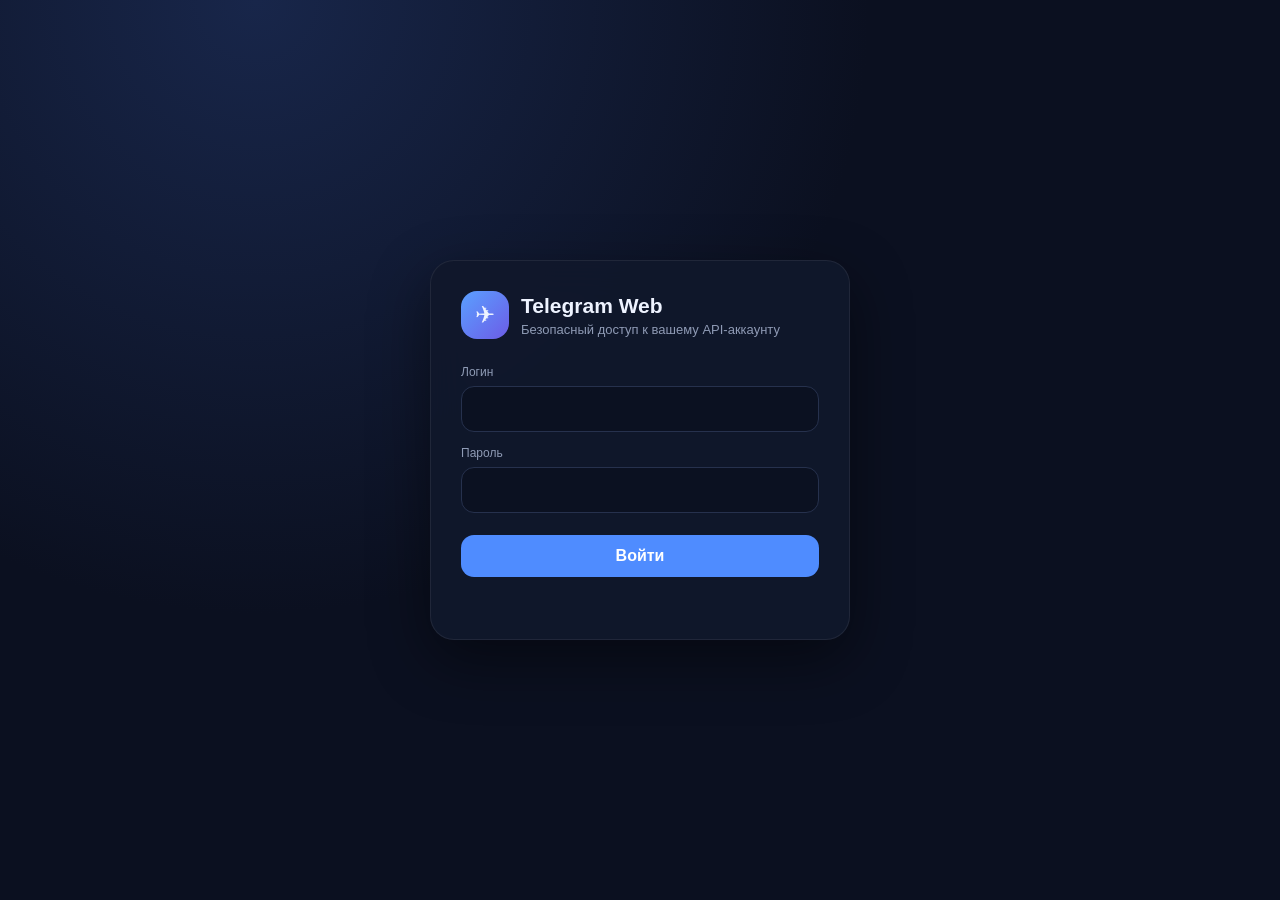
==== web/index.html @ 95856c58 "Update index.html" ====
<!doctype html>
<html lang="ru">
<head>
<meta charset="utf-8">
<meta name="viewport" content="width=device-width,initial-scale=1,viewport-fit=cover">
<title>Telegram Web</title>
<link rel="icon" type="image/png" href="https://wiki.projectbw.ru/images/hero.png">
<link rel="apple-touch-icon" href="https://wiki.projectbw.ru/images/hero.png">
<style>
:root{--bg:#0b1020;--panel:#11182b;--panel2:#17213a;--line:#26314d;--text:#eef3ff;--muted:#8f9bb5;--accent:#4f8cff;--danger:#ef5b6b;--bubble:#18233b;--shadow:0 20px 60px #0007}
*{box-sizing:border-box}html,body{margin:0;height:100%;background:radial-gradient(circle at 20% 0,#18264a 0,#0b1020 45%);color:var(--text);font-family:Inter,-apple-system,BlinkMacSystemFont,"Segoe UI",sans-serif}button,input,textarea{font:inherit}button{cursor:pointer}.hidden{display:none!important}
.login{height:100%;display:grid;place-items:center;padding:20px}.card{width:min(420px,100%);background:#11182bee;border:1px solid #ffffff12;border-radius:24px;padding:30px;box-shadow:var(--shadow);backdrop-filter:blur(18px)}.brand{display:flex;align-items:center;gap:12px;margin-bottom:26px}.brand-icon{width:48px;height:48px;border-radius:16px;display:grid;place-items:center;background:linear-gradient(135deg,#5aa0ff,#6c5ce7);font-size:24px}.brand h1{font-size:21px;margin:0}.brand p{margin:4px 0 0;color:var(--muted);font-size:13px}.field{margin:14px 0}.field label{display:block;color:var(--muted);font-size:12px;margin-bottom:7px}.field input{width:100%;background:#0b1121;border:1px solid var(--line);color:var(--text);border-radius:13px;padding:13px 14px;outline:0}.field input:focus{border-color:var(--accent)}.btn{border:0;border-radius:13px;padding:12px 16px;color:#fff;background:var(--accent);font-weight:700}.btn:hover{filter:brightness(1.08)}.btn:disabled{opacity:.5;cursor:not-allowed}.btn.full{width:100%;margin-top:8px}.status{min-height:20px;text-align:center;color:var(--muted);font-size:13px;margin-top:12px}.status.error{color:var(--danger)}
#app{height:100%;display:grid;grid-template-columns:330px minmax(0,1fr);overflow:hidden}.sidebar{background:#0e1629e8;border-right:1px solid var(--line);display:flex;flex-direction:column;min-width:0;min-height:0;overflow:hidden}.side-head{padding:18px;border-bottom:1px solid var(--line);flex:none}.profile{display:flex;align-items:center;gap:12px;min-width:0}.avatar{width:46px;height:46px;border-radius:50%;background:linear-gradient(135deg,#4f8cff,#7b61ff);display:grid;place-items:center;font-weight:800;overflow:hidden;flex:none}.avatar img{width:100%;height:100%;object-fit:cover}.profile-name{font-weight:800;white-space:nowrap;overflow:hidden;text-overflow:ellipsis}.profile-status{font-size:12px;color:#5ee69b;margin-top:3px;white-space:nowrap;overflow:hidden;text-overflow:ellipsis}.side-tools{padding:12px;border-bottom:1px solid var(--line);flex:none}.search{width:100%;padding:11px 13px;border-radius:12px;border:1px solid var(--line);background:#0a1120;color:var(--text);outline:0}.dialogs{flex:1;min-height:0;overflow-y:auto;overflow-x:hidden;padding:6px;overscroll-behavior:contain}.dialog{display:flex;align-items:center;gap:11px;padding:10px;border-radius:14px;margin:2px 0;cursor:pointer;min-width:0}.dialog:hover{background:#ffffff08}.dialog.active{background:#1b2c4d}.dialog .avatar{width:42px;height:42px;font-size:14px}.dialog-main{min-width:0;flex:1}.dialog-name{font-weight:700;white-space:nowrap;overflow:hidden;text-overflow:ellipsis}.dialog-sub{font-size:12px;color:var(--muted);margin-top:3px;white-space:nowrap;overflow:hidden;text-overflow:ellipsis}.badge{background:var(--accent);border-radius:20px;padding:3px 7px;font-size:10px;font-weight:800;flex:none}.side-foot{padding:12px;border-top:1px solid var(--line);flex:none}.btn.outline{background:transparent;border:1px solid var(--line);width:100%}
.main{min-width:0;min-height:0;display:flex;flex-direction:column;background:linear-gradient(180deg,#0f172a,#0b1020);overflow:hidden}.chat-head{height:72px;min-height:72px;border-bottom:1px solid var(--line);display:flex;align-items:center;gap:12px;padding:0 20px}.chat-head .avatar{width:42px;height:42px}.chat-name{font-weight:800}.chat-meta{font-size:12px;color:var(--muted);margin-top:3px}.messages{flex:1;min-height:0;overflow-y:auto;overflow-x:hidden;padding:22px clamp(14px,5vw,70px);display:flex;flex-direction:column;gap:9px;overscroll-behavior:contain}.empty{margin:auto;text-align:center;color:var(--muted)}.error-box{margin:auto;max-width:520px;text-align:center;color:var(--danger);padding:24px}.bubble{max-width:min(720px,78%);padding:9px 12px;border-radius:16px;background:var(--bubble);align-self:flex-start;border:1px solid #ffffff06}.bubble.out{align-self:flex-end;background:linear-gradient(135deg,#2867d6,#3b7bea);border:0}.bubble-text{white-space:pre-wrap;word-break:break-word;font-size:14px;line-height:1.45}.time{font-size:10px;color:#aebbd6;margin-top:5px;text-align:right}.out .time{color:#d6e4ff}.media{margin-top:7px;border-radius:12px;overflow:hidden}.media img,.media video{display:block;max-width:100%;max-height:420px}.media-file{display:flex;align-items:center;gap:10px;padding:10px;background:#0003;color:#fff;text-decoration:none}.composer{border-top:1px solid var(--line);padding:12px 18px;display:flex;gap:9px;align-items:flex-end;background:#0c1425e8;flex:none}.composer textarea{flex:1;resize:none;min-height:44px;max-height:140px;border-radius:14px;border:1px solid var(--line);background:#0a1120;color:var(--text);padding:12px;outline:0}.attach{width:44px;height:44px;border:1px solid var(--line);background:#121b30;color:#cbd6ef;border-radius:13px;font-size:20px}.send{height:44px}.file-preview{padding:7px 18px 0;color:var(--muted);font-size:12px}.loading{opacity:.55}
@media(max-width:760px){#app{grid-template-columns:1fr}.sidebar{display:flex}.main{display:none}#app.chat-open .sidebar{display:none}#app.chat-open .main{display:flex}.messages{padding:15px}.bubble{max-width:88%}.chat-head{padding:0 12px}}
</style>
</head>
<body>
<div id="login" class="login"><div class="card"><div class="brand"><div class="brand-icon">✈</div><div><h1>Telegram Web</h1><p>Безопасный доступ к вашему API-аккаунту</p></div></div><div class="field"><label>Логин</label><input id="user" autocomplete="username"></div><div class="field"><label>Пароль</label><input id="pass" type="password" autocomplete="current-password"></div><button class="btn full" onclick="login()">Войти</button><div id="loginStatus" class="status"></div></div></div>
<div id="app" class="hidden">
<aside class="sidebar">
<div class="side-head"><div class="profile"><div id="meAvatar" class="avatar">?</div><div style="min-width:0"><div id="meName" class="profile-name">Проверка аккаунта…</div><div id="meStatus" class="profile-status">Подключение</div></div></div></div>
<div class="side-tools"><input id="search" class="search" placeholder="Поиск чатов…" oninput="filterDialogs()"></div>
<div id="dialogs" class="dialogs"></div>
<div class="side-foot"><button class="btn outline" onclick="logout()">Выйти</button></div>
</aside>
<main class="main">
<header class="chat-head"><div id="chatAvatar" class="avatar">?</div><div style="min-width:0"><div id="chatName" class="chat-name">Выберите чат</div><div id="chatMeta" class="chat-meta">Ваши Telegram диалоги</div></div></header>
<section id="messages" class="messages"><div class="empty">Выберите диалог слева</div></section>
<div id="filePreview" class="file-preview hidden"></div>
<footer class="composer"><input id="file" type="file" hidden onchange="fileSelected()"><button class="attach" onclick="document.getElementById('file').click()" title="Вложение">＋</button><textarea id="text" rows="1" placeholder="Сообщение…" onkeydown="key(event)"></textarea><button id="send" class="btn send" onclick="send()">➤</button></footer>
</main>
</div>
<script>
let TOKEN=localStorage.getItem('tw_token')||'';
let dialogs=[];
let peer=null;
let poll=null;
let selectedFile=null;
const base=location.origin;

async function api(path,opt={}){
    const h={...(opt.headers||{})};
    if(!(opt.body instanceof FormData))h['Content-Type']='application/json';
    if(TOKEN)h.Authorization='Bearer '+TOKEN;
    const r=await fetch(base+'/api/telegramweb'+path,{...opt,headers:h});
    if(r.status===401){logout();throw Error('Сессия недействительна');}
    if(!r.ok){let x='HTTP '+r.status;try{const j=await r.json();x=j.detail||j.error||x}catch{}throw Error(x)}
    const type=r.headers.get('content-type')||'';
    return type.includes('json')?await r.json():r;
}

function setStatus(t,e=false){const x=document.getElementById('loginStatus');x.textContent=t;x.className='status'+(e?' error':'')}

async function login(){
    const username=document.getElementById('user').value.trim();
    const password=document.getElementById('pass').value;
    if(!username||!password)return setStatus('Введите логин и пароль',true);
    setStatus('Вход…');
    try{
        const r=await fetch(base+'/api/telegramweb/auth/login',{method:'POST',headers:{'Content-Type':'application/json'},body:JSON.stringify({username,password})});
        const d=await r.json();
        if(!r.ok)throw Error(d.detail||'Ошибка авторизации');
        TOKEN=d.token;localStorage.setItem('tw_token',TOKEN);await start();
    }catch(e){setStatus(e.message,true)}
}

async function start(){
    document.getElementById('login').classList.add('hidden');
    document.getElementById('app').classList.remove('hidden');
    document.getElementById('meStatus').textContent='Проверка Telegram аккаунта…';
    try{
        const s=await api('/tg/status');
        if(!s.authorized)throw Error('Telegram аккаунт не авторизован на API');
        setMe(s.user);
        await loadDialogs();
    }catch(e){
        document.getElementById('meStatus').textContent=e.message;
        document.getElementById('meStatus').style.color='var(--danger)';
    }
}

function setMe(u){
    if(!u)return;
    document.getElementById('meName').textContent=((u.first_name||'')+' '+(u.last_name||'')).trim()||u.username||'Telegram';
    document.getElementById('meStatus').textContent=u.username?'@'+u.username+' • авторизован':'Telegram • авторизован';
    setAvatar('meAvatar','me');
}

async function setAvatar(id,p){
    const el=document.getElementById(id);if(!el)return;
    try{
        const r=await api('/avatar/'+encodeURIComponent(p));
        const b=await r.blob();
        const url=URL.createObjectURL(b);
        el.innerHTML='<img src="'+url+'" alt="">';
    }catch{}
}

async function loadDialogs(){
    const box=document.getElementById('dialogs');
    box.innerHTML='<div class="empty" style="padding:25px">Загрузка диалогов…</div>';
    try{
        dialogs=await api('/dialogs?limit=100');
        if(!Array.isArray(dialogs))throw Error('API вернул неверный список диалогов');
        renderDialogs();
    }catch(e){
        box.innerHTML='<div class="error-box">Не удалось загрузить диалоги<br><small>'+esc(e.message)+'</small><br><button class="btn" style="margin-top:14px" onclick="loadDialogs()">Повторить</button></div>';
        console.error('dialogs error',e);
    }
}

function renderDialogs(){
    const q=document.getElementById('search').value.trim().toLowerCase();
    const box=document.getElementById('dialogs');box.innerHTML='';
    const filtered=dialogs.filter(d=>(d.name||'').toLowerCase().includes(q)||(d.username||'').toLowerCase().includes(q));
    if(!filtered.length){box.innerHTML='<div class="empty" style="padding:25px">Нет диалогов</div>';return;}
    filtered.forEach(d=>{
        const el=document.createElement('div');
        el.className='dialog'+(String(d.id)===String(peer)?' active':'');
        const avId='av-'+String(d.id).replace(/[^a-zA-Z0-9_-]/g,'_');
        el.innerHTML='<div id="'+avId+'" class="avatar">'+esc((d.name||'?')[0].toUpperCase())+'</div><div class="dialog-main"><div class="dialog-name">'+esc(d.name||d.username||d.id)+'</div><div class="dialog-sub">'+esc(d.username?'@'+d.username:d.type||'Telegram')+'</div></div>'+(d.unread?'<span class="badge">'+d.unread+'</span>':'');
        el.onclick=()=>openChat(d);
        box.appendChild(el);
        setAvatar(avId,String(d.id));
    });
}

function filterDialogs(){renderDialogs()}

async function openChat(d){
    peer=d.username||String(d.id);
    document.getElementById('app').classList.add('chat-open');
    document.getElementById('chatName').textContent=d.name||d.username||d.id;
    document.getElementById('chatMeta').textContent=d.username?'@'+d.username:d.type||'Telegram';
    setAvatar('chatAvatar',String(d.id));
    renderDialogs();
    if(poll)clearInterval(poll);
    document.getElementById('messages').innerHTML='<div class="empty">Загрузка сообщений…</div>';
    await loadMessages();
    poll=setInterval(loadMessages,4000);
}

async function loadMessages(){
    if(!peer)return;
    try{
        const ms=await api('/media-messages?peer='+encodeURIComponent(peer)+'&limit=80');
        const box=document.getElementById('messages');
        if(!Array.isArray(ms))throw Error('API вернул неверный формат сообщений');
        box.innerHTML='';
        if(!ms.length){box.innerHTML='<div class="empty">Нет сообщений</div>';return;}
        for(const m of ms.slice().reverse())await renderMessage(box,m);
        box.scrollTop=box.scrollHeight;
    }catch(e){
        document.getElementById('messages').innerHTML='<div class="error-box">Не удалось загрузить диалог<br><small>'+esc(e.message)+'</small><br><button class="btn" style="margin-top:14px" onclick="loadMessages()">Повторить</button></div>';
        console.error('messages error',e);
    }
}

async function renderMessage(box,m){
    const el=document.createElement('div');
    el.className='bubble '+(m.out?'out':'');
    let h='';
    if(m.media){
        if(m.media.type==='photo'||m.media.type==='video')h+='<div class="media" id="media-'+m.id+'">Загрузка вложения…</div>';
        else h+='<div class="media"><a class="media-file" href="#" onclick="downloadMedia('+m.id+');return false">📎 '+esc(m.media.file_name||m.media.type)+'</a></div>';
    }
    if(m.text)h+='<div class="bubble-text">'+esc(m.text)+'</div>';
    const tm=m.date?new Date(m.date).toLocaleTimeString('ru-RU',{hour:'2-digit',minute:'2-digit'}):'';
    h+='<div class="time">'+tm+'</div>';
    el.innerHTML=h;box.appendChild(el);
    if(m.media&&(m.media.type==='photo'||m.media.type==='video'))loadInlineMedia(m.id,m.media.type);
}

async function loadInlineMedia(id,type){
    const host=document.getElementById('media-'+id);if(!host)return;
    try{const r=await api('/media/'+encodeURIComponent(peer)+'/'+id);const b=await r.blob();const u=URL.createObjectURL(b);host.innerHTML=type==='video'?'<video controls src="'+u+'"></video>':'<img src="'+u+'" alt="">'}catch{host.textContent='Не удалось загрузить вложение'}
}

async function downloadMedia(id){
    try{const r=await api('/media/'+encodeURIComponent(peer)+'/'+id);const b=await r.blob();const a=document.createElement('a');a.href=URL.createObjectURL(b);a.download='telegram-media-'+id;a.click()}catch(e){alert(e.message)}
}

function fileSelected(){
    selectedFile=document.getElementById('file').files[0]||null;
    const p=document.getElementById('filePreview');
    if(selectedFile){p.textContent='📎 '+selectedFile.name;p.classList.remove('hidden')}else p.classList.add('hidden');
}

async function send(){
    if(!peer)return;
    const text=document.getElementById('text').value.trim();
    if(!text&&!selectedFile)return;
    try{
        document.getElementById('send').disabled=true;
        if(selectedFile){
            const f=new FormData();f.append('dialog_id',peer);f.append('file',selectedFile);if(text)f.append('caption',text);await api('/send_file',{method:'POST',body:f});
        }else{
            await api('/send-text',{method:'POST',body:JSON.stringify({peer,text})});
        }
        document.getElementById('text').value='';document.getElementById('file').value='';selectedFile=null;document.getElementById('filePreview').classList.add('hidden');await loadMessages();
    }catch(e){alert('Ошибка отправки: '+e.message)}
    finally{document.getElementById('send').disabled=false;document.getElementById('text').focus()}
}

function key(e){if(e.key==='Enter'&&!e.shiftKey){e.preventDefault();send()}}
function esc(s){return String(s??'').replace(/[&<>"']/g,c=>({'&':'&amp;','<':'&lt;','>':'&gt;','"':'&quot;',"'":'&#039;'}[c]))}
function logout(){if(poll)clearInterval(poll);TOKEN='';peer=null;localStorage.removeItem('tw_token');location.reload()}
document.getElementById('pass').addEventListener('keydown',e=>{if(e.key==='Enter')login()});
if(TOKEN)start();
</script>
</body>
</html>
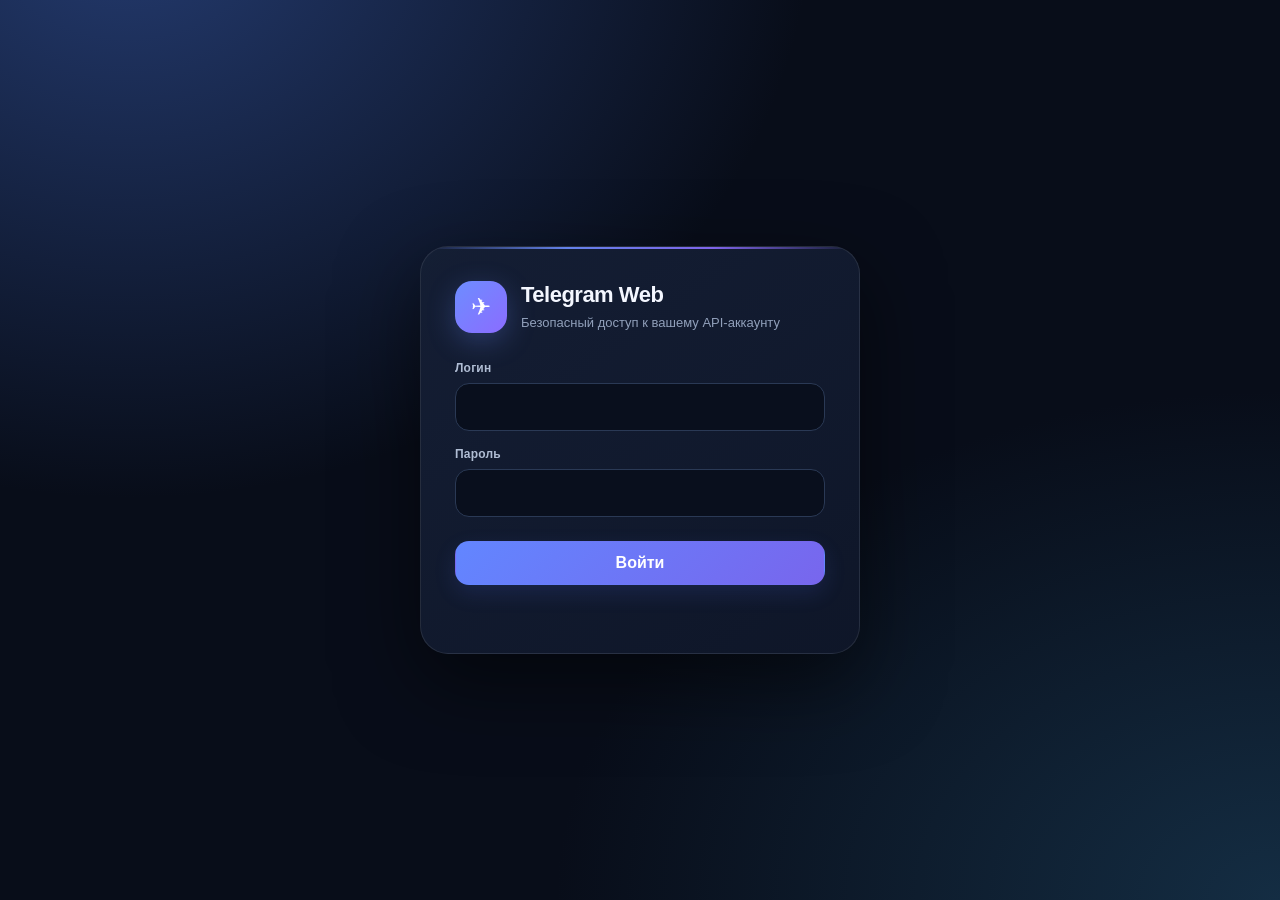
==== commit cd261a50: "Redesign Telegram Web UI with modern responsive styling" ====
--- a/web/index.html
+++ b/web/index.html
@@ -7,22 +7,54 @@
 <link rel="icon" type="image/png" href="https://wiki.projectbw.ru/images/hero.png">
 <link rel="apple-touch-icon" href="https://wiki.projectbw.ru/images/hero.png">
 <style>
-:root{--bg:#0b1020;--panel:#11182b;--panel2:#17213a;--line:#26314d;--text:#eef3ff;--muted:#8f9bb5;--accent:#4f8cff;--danger:#ef5b6b;--bubble:#18233b;--shadow:0 20px 60px #0007}
-*{box-sizing:border-box}html,body{margin:0;height:100%;background:radial-gradient(circle at 20% 0,#18264a 0,#0b1020 45%);color:var(--text);font-family:Inter,-apple-system,BlinkMacSystemFont,"Segoe UI",sans-serif}button,input,textarea{font:inherit}button{cursor:pointer}.hidden{display:none!important}
-.login{height:100%;display:grid;place-items:center;padding:20px}.card{width:min(420px,100%);background:#11182bee;border:1px solid #ffffff12;border-radius:24px;padding:30px;box-shadow:var(--shadow);backdrop-filter:blur(18px)}.brand{display:flex;align-items:center;gap:12px;margin-bottom:26px}.brand-icon{width:48px;height:48px;border-radius:16px;display:grid;place-items:center;background:linear-gradient(135deg,#5aa0ff,#6c5ce7);font-size:24px}.brand h1{font-size:21px;margin:0}.brand p{margin:4px 0 0;color:var(--muted);font-size:13px}.field{margin:14px 0}.field label{display:block;color:var(--muted);font-size:12px;margin-bottom:7px}.field input{width:100%;background:#0b1121;border:1px solid var(--line);color:var(--text);border-radius:13px;padding:13px 14px;outline:0}.field input:focus{border-color:var(--accent)}.btn{border:0;border-radius:13px;padding:12px 16px;color:#fff;background:var(--accent);font-weight:700}.btn:hover{filter:brightness(1.08)}.btn:disabled{opacity:.5;cursor:not-allowed}.btn.full{width:100%;margin-top:8px}.status{min-height:20px;text-align:center;color:var(--muted);font-size:13px;margin-top:12px}.status.error{color:var(--danger)}
-#app{height:100%;display:grid;grid-template-columns:330px minmax(0,1fr);overflow:hidden}.sidebar{background:#0e1629e8;border-right:1px solid var(--line);display:flex;flex-direction:column;min-width:0;min-height:0;overflow:hidden}.side-head{padding:18px;border-bottom:1px solid var(--line);flex:none}.profile{display:flex;align-items:center;gap:12px;min-width:0}.avatar{width:46px;height:46px;border-radius:50%;background:linear-gradient(135deg,#4f8cff,#7b61ff);display:grid;place-items:center;font-weight:800;overflow:hidden;flex:none}.avatar img{width:100%;height:100%;object-fit:cover}.profile-name{font-weight:800;white-space:nowrap;overflow:hidden;text-overflow:ellipsis}.profile-status{font-size:12px;color:#5ee69b;margin-top:3px;white-space:nowrap;overflow:hidden;text-overflow:ellipsis}.side-tools{padding:12px;border-bottom:1px solid var(--line);flex:none}.search{width:100%;padding:11px 13px;border-radius:12px;border:1px solid var(--line);background:#0a1120;color:var(--text);outline:0}.dialogs{flex:1;min-height:0;overflow-y:auto;overflow-x:hidden;padding:6px;overscroll-behavior:contain}.dialog{display:flex;align-items:center;gap:11px;padding:10px;border-radius:14px;margin:2px 0;cursor:pointer;min-width:0}.dialog:hover{background:#ffffff08}.dialog.active{background:#1b2c4d}.dialog .avatar{width:42px;height:42px;font-size:14px}.dialog-main{min-width:0;flex:1}.dialog-name{font-weight:700;white-space:nowrap;overflow:hidden;text-overflow:ellipsis}.dialog-sub{font-size:12px;color:var(--muted);margin-top:3px;white-space:nowrap;overflow:hidden;text-overflow:ellipsis}.badge{background:var(--accent);border-radius:20px;padding:3px 7px;font-size:10px;font-weight:800;flex:none}.side-foot{padding:12px;border-top:1px solid var(--line);flex:none}.btn.outline{background:transparent;border:1px solid var(--line);width:100%}
-.main{min-width:0;min-height:0;display:flex;flex-direction:column;background:linear-gradient(180deg,#0f172a,#0b1020);overflow:hidden}.chat-head{height:72px;min-height:72px;border-bottom:1px solid var(--line);display:flex;align-items:center;gap:12px;padding:0 20px}.chat-head .avatar{width:42px;height:42px}.chat-name{font-weight:800}.chat-meta{font-size:12px;color:var(--muted);margin-top:3px}.messages{flex:1;min-height:0;overflow-y:auto;overflow-x:hidden;padding:22px clamp(14px,5vw,70px);display:flex;flex-direction:column;gap:9px;overscroll-behavior:contain}.empty{margin:auto;text-align:center;color:var(--muted)}.error-box{margin:auto;max-width:520px;text-align:center;color:var(--danger);padding:24px}.bubble{max-width:min(720px,78%);padding:9px 12px;border-radius:16px;background:var(--bubble);align-self:flex-start;border:1px solid #ffffff06}.bubble.out{align-self:flex-end;background:linear-gradient(135deg,#2867d6,#3b7bea);border:0}.bubble-text{white-space:pre-wrap;word-break:break-word;font-size:14px;line-height:1.45}.time{font-size:10px;color:#aebbd6;margin-top:5px;text-align:right}.out .time{color:#d6e4ff}.media{margin-top:7px;border-radius:12px;overflow:hidden}.media img,.media video{display:block;max-width:100%;max-height:420px}.media-file{display:flex;align-items:center;gap:10px;padding:10px;background:#0003;color:#fff;text-decoration:none}.composer{border-top:1px solid var(--line);padding:12px 18px;display:flex;gap:9px;align-items:flex-end;background:#0c1425e8;flex:none}.composer textarea{flex:1;resize:none;min-height:44px;max-height:140px;border-radius:14px;border:1px solid var(--line);background:#0a1120;color:var(--text);padding:12px;outline:0}.attach{width:44px;height:44px;border:1px solid var(--line);background:#121b30;color:#cbd6ef;border-radius:13px;font-size:20px}.send{height:44px}.file-preview{padding:7px 18px 0;color:var(--muted);font-size:12px}.loading{opacity:.55}
-@media(max-width:760px){#app{grid-template-columns:1fr}.sidebar{display:flex}.main{display:none}#app.chat-open .sidebar{display:none}#app.chat-open .main{display:flex}.messages{padding:15px}.bubble{max-width:88%}.chat-head{padding:0 12px}}
+:root{
+ --bg:#080d19;--panel:#10182a;--panel2:#17233a;--line:#263651;--text:#f4f7ff;--muted:#91a0bb;
+ --accent:#6d8dff;--accent2:#8b6cff;--danger:#ff687d;--bubble:#1a2740;--green:#55e6a5;
+ --shadow:0 28px 80px #0008;--radius:22px
+}
+*{box-sizing:border-box}
+html,body{margin:0;height:100%;background:radial-gradient(ellipse at 10% -10%,#243b70 0,transparent 42%),radial-gradient(ellipse at 100% 100%,#142d43 0,transparent 40%),var(--bg);color:var(--text);font-family:Inter,-apple-system,BlinkMacSystemFont,"Segoe UI",sans-serif}
+button,input,textarea{font:inherit}button{cursor:pointer;transition:background .18s,border-color .18s,transform .18s,filter .18s}button:active{transform:scale(.985)}.hidden{display:none!important}
+.login,.account-screen{min-height:100%;display:grid;place-items:center;padding:24px}
+.card,.account-card{width:min(440px,100%);background:linear-gradient(145deg,#151f35f5,#0f1729f5);border:1px solid #ffffff17;border-radius:28px;padding:clamp(22px,5vw,34px);box-shadow:var(--shadow);backdrop-filter:blur(24px);position:relative;overflow:hidden}
+.card:before,.account-card:before{content:"";position:absolute;inset:0 0 auto;height:2px;background:linear-gradient(90deg,transparent,var(--accent),var(--accent2),transparent);opacity:.9}
+.brand{display:flex;align-items:center;gap:14px;margin-bottom:28px}.brand-icon{width:52px;height:52px;border-radius:17px;display:grid;place-items:center;background:linear-gradient(135deg,var(--accent),var(--accent2));box-shadow:0 8px 28px #6d8dff45;font-size:24px;color:#fff;flex:none}.brand h1{font-size:22px;letter-spacing:-.5px;margin:0;font-weight:800}.brand p{margin:6px 0 0;color:var(--muted);font-size:13px;line-height:1.45}
+.field{margin:16px 0}.field label{display:block;color:#b0bdd4;font-size:12px;font-weight:700;letter-spacing:.2px;margin-bottom:8px}.field input{width:100%;background:#090f1d;border:1px solid #2a3955;color:var(--text);border-radius:14px;padding:14px 15px;outline:0;transition:border-color .18s,box-shadow .18s}.field input:focus,.search:focus,.composer textarea:focus{border-color:var(--accent);box-shadow:0 0 0 3px #6d8dff20}.field input::placeholder,.composer textarea::placeholder{color:#64738e}
+.btn{border:1px solid transparent;border-radius:14px;padding:12px 17px;color:#fff;background:linear-gradient(135deg,#6286ff,#7866ed);font-weight:750;box-shadow:0 8px 22px #526fff24}.btn:hover{filter:brightness(1.1);box-shadow:0 10px 26px #526fff38}.btn:disabled{opacity:.5;cursor:not-allowed;box-shadow:none}.btn.full{width:100%;margin-top:8px}.btn.outline{background:#ffffff05;border:1px solid #30415f;color:#dce5f8;box-shadow:none}.btn.outline:hover{background:#ffffff0b;border-color:#53698e}.status{min-height:20px;text-align:center;color:var(--muted);font-size:13px;margin-top:14px;line-height:1.45}.status.error{color:var(--danger)}
+#app{height:100%;display:grid;grid-template-columns:320px minmax(0,1fr);overflow:hidden;border:1px solid #ffffff0c;background:#0a1020}
+.sidebar{background:linear-gradient(180deg,#101a2d,#0c1425);border-right:1px solid var(--line);display:flex;flex-direction:column;min-width:0;min-height:0;overflow:hidden}.side-head{padding:20px 18px;border-bottom:1px solid #ffffff0b;flex:none}.profile{display:flex;align-items:center;gap:12px;min-width:0}.avatar{width:46px;height:46px;border-radius:16px;background:linear-gradient(135deg,#6c92ff,#9868ef);display:grid;place-items:center;font-weight:850;overflow:hidden;flex:none;color:#fff;box-shadow:0 5px 18px #0003}.avatar img{width:100%;height:100%;object-fit:cover}.profile-name{font-weight:800;white-space:nowrap;overflow:hidden;text-overflow:ellipsis;letter-spacing:-.2px}.profile-status{font-size:12px;color:var(--green);margin-top:4px;white-space:nowrap;overflow:hidden;text-overflow:ellipsis}
+.side-tools{padding:14px 12px 10px;flex:none}.search{width:100%;padding:12px 14px;border-radius:14px;border:1px solid #263651;background:#0a1120;color:var(--text);outline:0;transition:border-color .18s,box-shadow .18s}.dialogs{flex:1;min-height:0;overflow-y:auto;overflow-x:hidden;padding:5px 8px 12px;overscroll-behavior:contain;scrollbar-width:thin;scrollbar-color:#33435f transparent}.dialog{display:flex;align-items:center;gap:11px;padding:11px 10px;border-radius:16px;margin:3px 0;cursor:pointer;min-width:0;border:1px solid transparent;transition:background .18s,border-color .18s}.dialog:hover{background:#ffffff08}.dialog.active{background:linear-gradient(100deg,#263d65,#1c2d4b);border-color:#3c5682}.dialog .avatar{width:43px;height:43px;border-radius:15px;font-size:14px}.dialog-main{min-width:0;flex:1}.dialog-name{font-weight:750;white-space:nowrap;overflow:hidden;text-overflow:ellipsis;font-size:13px}.dialog-sub{font-size:12px;color:var(--muted);margin-top:4px;white-space:nowrap;overflow:hidden;text-overflow:ellipsis}.badge{background:#6d8dff;color:white;border-radius:10px;min-width:21px;text-align:center;padding:4px 7px;font-size:10px;font-weight:850;flex:none;box-shadow:0 3px 12px #6d8dff35}.side-foot{padding:12px;border-top:1px solid #ffffff0b;display:grid;gap:8px;flex:none}.side-foot .btn{margin-top:0!important}
+.main{min-width:0;min-height:0;display:flex;flex-direction:column;background:radial-gradient(ellipse at 50% 0,#15213a 0,transparent 50%),linear-gradient(180deg,#0d1526,#0a1020);overflow:hidden}.chat-head{height:76px;min-height:76px;border-bottom:1px solid #ffffff0b;display:flex;align-items:center;gap:13px;padding:0 24px;background:#101a2b9c;backdrop-filter:blur(16px)}.chat-head .avatar{width:43px;height:43px;border-radius:15px}.chat-name{font-weight:850;letter-spacing:-.25px}.chat-meta{font-size:12px;color:var(--muted);margin-top:4px}.messages{flex:1;min-height:0;overflow-y:auto;overflow-x:hidden;padding:24px clamp(14px,5vw,76px);display:flex;flex-direction:column;gap:10px;overscroll-behavior:contain;scrollbar-width:thin;scrollbar-color:#33435f transparent}.empty{margin:auto;text-align:center;color:#8190ab;font-size:13px;line-height:1.6;padding:20px}.error-box{margin:auto;max-width:520px;text-align:center;color:var(--danger);padding:24px;line-height:1.6}.bubble{max-width:min(720px,78%);padding:11px 14px;border-radius:18px 18px 18px 6px;background:linear-gradient(145deg,#1b2942,#17233a);align-self:flex-start;border:1px solid #ffffff08;box-shadow:0 5px 16px #0000000b;animation:message-in .18s ease-out}.bubble.out{align-self:flex-end;background:linear-gradient(135deg,#3c70e8,#5365d9);border:0;border-radius:18px 18px 6px 18px;box-shadow:0 7px 20px #315dd72b}.bubble-text{white-space:pre-wrap;word-break:break-word;font-size:14px;line-height:1.55}.time{font-size:10px;color:#aebbd6;margin-top:6px;text-align:right;opacity:.8}.out .time{color:#e0e8ff}.media{margin-top:8px;border-radius:13px;overflow:hidden}.media img,.media video{display:block;max-width:100%;max-height:420px;border-radius:12px}.media-file{display:flex;align-items:center;gap:10px;padding:12px;background:#0003;color:#e8efff;text-decoration:none;border-radius:12px}.media-file:hover{background:#0005}
+.composer{border-top:1px solid #ffffff0c;padding:14px 18px;display:flex;gap:10px;align-items:flex-end;background:#0e1729ed;backdrop-filter:blur(18px);flex:none}.composer textarea{flex:1;resize:none;min-height:46px;max-height:140px;border-radius:15px;border:1px solid #2a3955;background:#090f1d;color:var(--text);padding:13px 14px;outline:0;line-height:1.4;transition:border-color .18s,box-shadow .18s}.attach{width:46px;height:46px;border:1px solid #30415f;background:#152139;color:#dce6fb;border-radius:14px;font-size:22px;flex:none}.attach:hover{background:#1e304f;border-color:#50678d}.send{height:46px;min-width:48px;padding:0 16px}.file-preview{padding:8px 18px 0;color:#b3c0d8;font-size:12px}
+.account-card{width:min(640px,100%)}.account-list{display:grid;gap:11px;margin:24px 0}.account-item{display:flex;align-items:center;gap:14px;padding:15px;border:1px solid #2a3955;border-radius:17px;background:linear-gradient(120deg,#0d1527,#111b2e);cursor:pointer;text-align:left;color:var(--text);width:100%;transition:transform .18s,border-color .18s,background .18s}.account-item:hover{border-color:#718bff;background:linear-gradient(120deg,#172746,#172139);transform:translateY(-1px)}.account-item .account-copy{min-width:0;flex:1}.account-title{font-weight:800}.account-sub{color:var(--muted);font-size:12px;margin-top:5px;overflow-wrap:anywhere;line-height:1.45}.account-mark{color:var(--green);font-size:12px}.account-actions{display:flex;gap:10px;flex-wrap:wrap}.account-actions .btn{flex:1;min-width:140px}.account-form{margin-top:18px}.account-form .field{margin:14px 0}
+.mobile-back{display:none;width:42px;height:42px;flex:0 0 42px;border:1px solid var(--line);border-radius:13px;background:#152139;color:var(--text);font-size:22px;line-height:1;place-items:center}.presence-line{color:var(--muted)}.presence-online,.dialog-sub.presence-online{color:var(--green)!important}.media-loading{min-height:74px;display:flex;align-items:center;justify-content:center;gap:8px;color:var(--muted);background:#0003;border-radius:12px;padding:14px}.media-loading::before{content:'↓';width:30px;height:30px;display:grid;place-items:center;border:1px solid var(--line);border-radius:9px;font-weight:800}.media-error{color:var(--danger);padding:12px;background:#0003;border-radius:12px}.media-file{cursor:pointer}
+@keyframes message-in{from{opacity:0;transform:translateY(4px)}to{opacity:1;transform:translateY(0)}}
+@media(max-width:760px){html,body{height:100%;overflow:hidden}.login,.account-screen{padding:16px}.card,.account-card{border-radius:24px;padding:24px 20px}.brand h1{font-size:20px}#app{grid-template-columns:1fr;border:0}.sidebar{display:flex}.main{display:none}#app.chat-open .sidebar{display:none}#app.chat-open .main{display:flex}.messages{padding:16px 12px}.bubble{max-width:88%}.chat-head{height:68px;min-height:68px;padding:0 12px;gap:9px}.composer{padding:10px;gap:7px}.attach{width:42px;height:44px}.send{height:44px;min-width:44px;padding:0 12px}.side-head{padding:15px}.side-tools{padding:12px 10px 8px}.dialogs{padding:4px 6px 10px}.account-actions{flex-direction:column}.account-actions .btn{width:100%}}
+@media(prefers-reduced-motion:reduce){*,*::before,*::after{animation-duration:.01ms!important;transition-duration:.01ms!important;scroll-behavior:auto!important}}
+
 </style>
 </head>
 <body>
 <div id="login" class="login"><div class="card"><div class="brand"><div class="brand-icon">✈</div><div><h1>Telegram Web</h1><p>Безопасный доступ к вашему API-аккаунту</p></div></div><div class="field"><label>Логин</label><input id="user" autocomplete="username"></div><div class="field"><label>Пароль</label><input id="pass" type="password" autocomplete="current-password"></div><button class="btn full" onclick="login()">Войти</button><div id="loginStatus" class="status"></div></div></div>
+<div id="accountPicker" class="account-screen hidden"><div class="account-card">
+<div class="brand"><div class="brand-icon">✈</div><div><h1>Выберите аккаунт</h1><p>Выберите Telegram-аккаунт, с которым хотите работать</p></div></div>
+<div id="accountList" class="account-list"><div class="empty">Загрузка аккаунтов…</div></div>
+<div class="account-actions"><button class="btn full" onclick="showAddAccount()">＋ Добавить аккаунт</button><button class="btn outline" onclick="logout()">Выйти</button></div>
+<div id="accountStatus" class="status"></div>
+</div></div>
+<div id="addAccountView" class="account-screen hidden"><div class="account-card">
+<div class="brand"><div class="brand-icon">＋</div><div><h1>Добавить Telegram</h1><p>Новый аккаунт сохранится отдельно от существующих</p></div></div>
+<div id="addPhoneStep" class="account-form"><div class="field"><label>Номер телефона с кодом страны</label><input id="addPhone" type="tel" autocomplete="tel" placeholder="+79991234567"></div><button class="btn full" onclick="requestAccountCode()">Отправить код</button></div>
+<div id="addCodeStep" class="account-form hidden"><div class="field"><label>Код из Telegram</label><input id="addCode" inputmode="numeric" autocomplete="one-time-code" placeholder="Код подтверждения"></div><button class="btn full" onclick="submitAccountCode()">Подтвердить код</button></div>
+<div id="addPasswordStep" class="account-form hidden"><div class="field"><label>Пароль двухэтапной аутентификации (2FA)</label><input id="addPassword" type="password" autocomplete="current-password" placeholder="Пароль Telegram"></div><button class="btn full" onclick="submitAccountPassword()">Подтвердить пароль</button></div>
+<div id="addAccountStatus" class="status"></div><button class="btn outline full" onclick="backToAccounts()">Назад к аккаунтам</button>
+</div></div>
 <div id="app" class="hidden">
 <aside class="sidebar">
 <div class="side-head"><div class="profile"><div id="meAvatar" class="avatar">?</div><div style="min-width:0"><div id="meName" class="profile-name">Проверка аккаунта…</div><div id="meStatus" class="profile-status">Подключение</div></div></div></div>
 <div class="side-tools"><input id="search" class="search" placeholder="Поиск чатов…" oninput="filterDialogs()"></div>
 <div id="dialogs" class="dialogs"></div>
-<div class="side-foot"><button class="btn outline" onclick="logout()">Выйти</button></div>
+<div class="side-foot"><button class="btn outline" onclick="backToAccounts()">Сменить аккаунт</button><button class="btn outline" style="margin-top:8px" onclick="logout()">Выйти</button></div>
 </aside>
 <main class="main">
 <header class="chat-head"><div id="chatAvatar" class="avatar">?</div><div style="min-width:0"><div id="chatName" class="chat-name">Выберите чат</div><div id="chatMeta" class="chat-meta">Ваши Telegram диалоги</div></div></header>
@@ -33,6 +65,8 @@
 </div>
 <script>
 let TOKEN=localStorage.getItem('tw_token')||'';
+let currentAccountId=localStorage.getItem('tw_account_id')||'default';
+let pendingAccountId='';
 let dialogs=[];
 let peer=null;
 let poll=null;
@@ -43,6 +77,7 @@
     const h={...(opt.headers||{})};
     if(!(opt.body instanceof FormData))h['Content-Type']='application/json';
     if(TOKEN)h.Authorization='Bearer '+TOKEN;
+    if(currentAccountId)h['X-Telegram-Account']=currentAccountId;
     const r=await fetch(base+'/api/telegramweb'+path,{...opt,headers:h});
     if(r.status===401){logout();throw Error('Сессия недействительна');}
     if(!r.ok){let x='HTTP '+r.status;try{const j=await r.json();x=j.detail||j.error||x}catch{}throw Error(x)}
@@ -66,18 +101,136 @@
 }
 
 async function start(){
+    currentAccountId='default';
+    localStorage.setItem('tw_account_id',currentAccountId);
     document.getElementById('login').classList.add('hidden');
+    document.getElementById('app').classList.add('hidden');
+    document.getElementById('addAccountView').classList.add('hidden');
+    document.getElementById('accountPicker').classList.remove('hidden');
+    await loadAccounts();
+}
+
+async function loadAccounts(){
+    const box=document.getElementById('accountList');
+    box.innerHTML='<div class="empty">Загрузка аккаунтов…</div>';
+    try{
+        const result=await api('/accounts');
+        renderAccounts(result.accounts||[]);
+    }catch(e){box.innerHTML='<div class="error-box">'+esc(e.message)+'<br><button class="btn" onclick="loadAccounts()">Повторить</button></div>';}
+}
+
+function renderAccounts(accounts){
+    const box=document.getElementById('accountList');box.innerHTML='';
+    const usable=accounts.filter(a=>a.authorized);
+    if(!accounts.length){box.innerHTML='<div class="empty">Аккаунтов пока нет</div>';return;}
+    accounts.forEach(a=>{
+        const button=document.createElement('button');
+        button.className='account-item';
+        const initials=(a.label||'T').trim().slice(0,1).toUpperCase();
+        const subtitle=[a.username?'@'+a.username:'',a.phone||'',a.authorized?'Авторизован':'Требуется вход'].filter(Boolean).join(' · ');
+        button.innerHTML='<div class="avatar">'+esc(initials)+'</div><div class="account-copy"><div class="account-title">'+esc(a.label||'Telegram')+'</div><div class="account-sub">'+esc(subtitle)+'</div></div><div class="account-mark">'+(a.authorized?'●':'○')+'</div>';
+        button.disabled=!a.authorized;
+        if(!a.authorized){button.style.opacity='.55';button.style.cursor='default'}
+        button.onclick=()=>selectAccount(a);
+        box.appendChild(button);
+    });
+    document.getElementById('accountStatus').textContent=usable.length?'Выберите аккаунт, чтобы открыть чаты':'Добавьте и авторизуйте Telegram-аккаунт';
+}
+
+async function selectAccount(account){
+    if(!account.authorized)return;
+    currentAccountId=account.id;
+    localStorage.setItem('tw_account_id',currentAccountId);
+    document.getElementById('accountPicker').classList.add('hidden');
     document.getElementById('app').classList.remove('hidden');
-    document.getElementById('meStatus').textContent='Проверка Telegram аккаунта…';
-    try{
-        const s=await api('/tg/status');
-        if(!s.authorized)throw Error('Telegram аккаунт не авторизован на API');
-        setMe(s.user);
+    document.getElementById('meStatus').textContent='Подключение…';
+    peer=null;dialogs=[];
+    try{
+        const status=await api('/tg/status');
+        if(!status.authorized)throw Error('Этот Telegram-аккаунт не авторизован');
+        setMe(status.user);
         await loadDialogs();
     }catch(e){
         document.getElementById('meStatus').textContent=e.message;
         document.getElementById('meStatus').style.color='var(--danger)';
+        backToAccounts();
     }
+}
+
+function showAddAccount(){
+    pendingAccountId='';
+    currentAccountId='default';
+    document.getElementById('accountPicker').classList.add('hidden');
+    document.getElementById('app').classList.add('hidden');
+    document.getElementById('addAccountView').classList.remove('hidden');
+    document.getElementById('addPhoneStep').classList.remove('hidden');
+    document.getElementById('addCodeStep').classList.add('hidden');
+    document.getElementById('addPasswordStep').classList.add('hidden');
+    document.getElementById('addAccountStatus').textContent='';
+    document.getElementById('addPhone').focus();
+}
+
+async function requestAccountCode(){
+    const phone=document.getElementById('addPhone').value.trim();
+    if(!phone)return addStatus('Введите номер телефона',true);
+    addStatus('Отправляем код Telegram…');
+    try{
+        const result=await api('/accounts/add/send_code',{method:'POST',body:JSON.stringify({phone})});
+        pendingAccountId=result.account_id;
+        currentAccountId=pendingAccountId;
+        document.getElementById('addPhoneStep').classList.add('hidden');
+        document.getElementById('addCodeStep').classList.remove('hidden');
+        document.getElementById('addCode').focus();
+        addStatus('Код отправлен. Введите его ниже.');
+    }catch(e){addStatus(e.message,true);}
+}
+
+async function submitAccountCode(){
+    const code=document.getElementById('addCode').value.trim();
+    if(!code)return addStatus('Введите код из Telegram',true);
+    addStatus('Проверяем код…');
+    try{
+        const result=await api('/accounts/add/sign_in',{method:'POST',body:JSON.stringify({account_id:pendingAccountId,code})});
+        if(result.password_required){
+            document.getElementById('addCodeStep').classList.add('hidden');
+            document.getElementById('addPasswordStep').classList.remove('hidden');
+            addStatus('Для аккаунта требуется пароль 2FA.');
+            return;
+        }
+        currentAccountId='default';pendingAccountId='';
+        document.getElementById('addAccountView').classList.add('hidden');
+        document.getElementById('accountPicker').classList.remove('hidden');
+        await loadAccounts();
+    }catch(e){addStatus(e.message,true);}
+}
+
+async function submitAccountPassword(){
+    const password=document.getElementById('addPassword').value;
+    if(!password)return addStatus('Введите пароль 2FA',true);
+    addStatus('Проверяем пароль…');
+    try{
+        await api('/accounts/add/password',{method:'POST',body:JSON.stringify({account_id:pendingAccountId,password})});
+        currentAccountId='default';pendingAccountId='';
+        document.getElementById('addAccountView').classList.add('hidden');
+        document.getElementById('accountPicker').classList.remove('hidden');
+        await loadAccounts();
+    }catch(e){addStatus(e.message,true);}
+}
+
+function addStatus(text,error=false){
+    const el=document.getElementById('addAccountStatus');el.textContent=text;el.className='status'+(error?' error':'');
+}
+
+function backToAccounts(){
+    if(poll)clearInterval(poll);
+    poll=null;peer=null;dialogs=[];
+    currentAccountId='default';
+    localStorage.setItem('tw_account_id',currentAccountId);
+    document.getElementById('app').classList.remove('chat-open');
+    document.getElementById('app').classList.add('hidden');
+    document.getElementById('addAccountView').classList.add('hidden');
+    document.getElementById('accountPicker').classList.remove('hidden');
+    loadAccounts();
 }
 
 function setMe(u){
@@ -205,7 +358,7 @@
 
 function key(e){if(e.key==='Enter'&&!e.shiftKey){e.preventDefault();send()}}
 function esc(s){return String(s??'').replace(/[&<>"']/g,c=>({'&':'&amp;','<':'&lt;','>':'&gt;','"':'&quot;',"'":'&#039;'}[c]))}
-function logout(){if(poll)clearInterval(poll);TOKEN='';peer=null;localStorage.removeItem('tw_token');location.reload()}
+function logout(){if(poll)clearInterval(poll);TOKEN='';peer=null;localStorage.removeItem('tw_token');localStorage.removeItem('tw_account_id');location.reload()}
 document.getElementById('pass').addEventListener('keydown',e=>{if(e.key==='Enter')login()});
 if(TOKEN)start();
 </script>
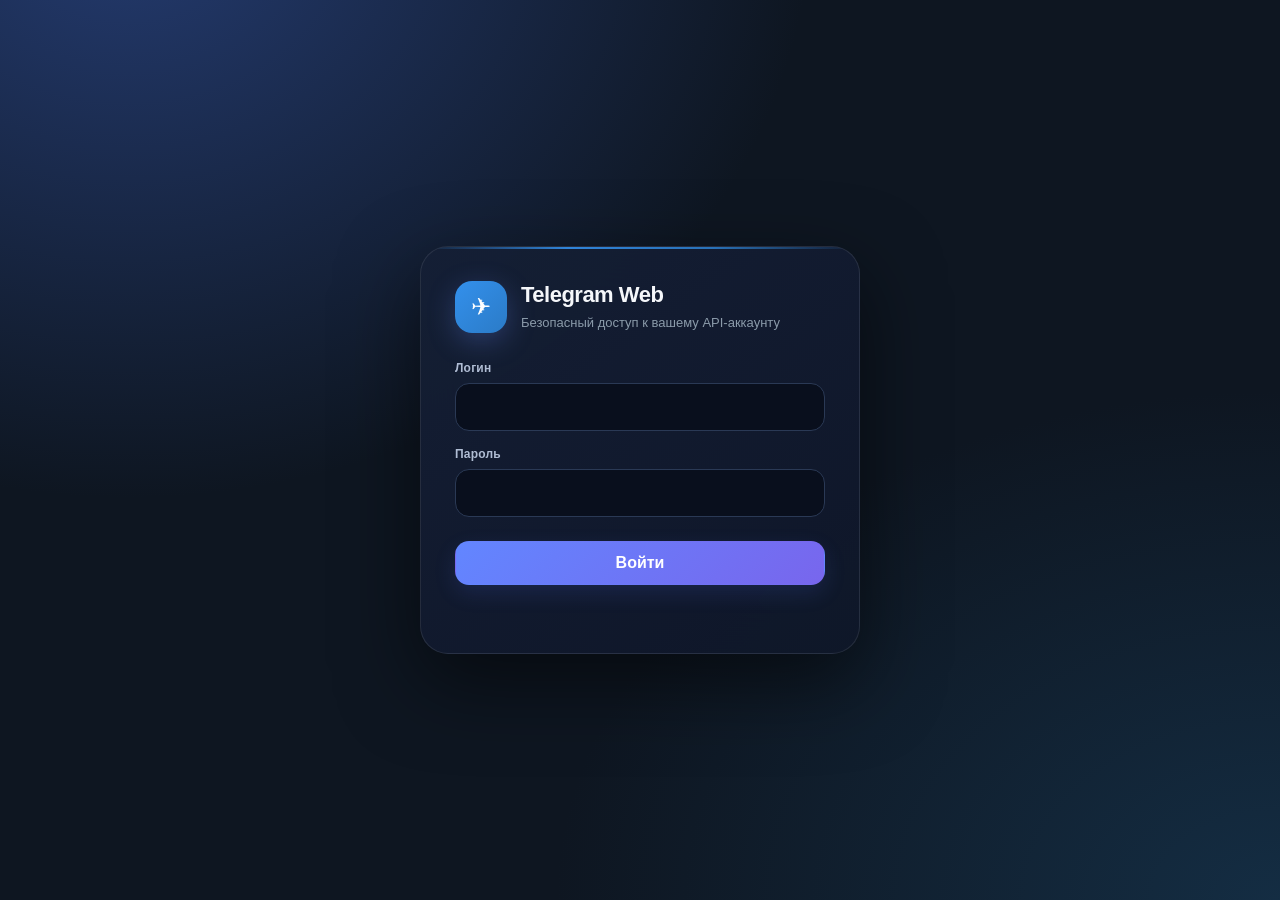
==== commit b988c727: "Make chat interface resemble Telegram mobile" ====
--- a/web/index.html
+++ b/web/index.html
@@ -31,6 +31,94 @@
 @keyframes message-in{from{opacity:0;transform:translateY(4px)}to{opacity:1;transform:translateY(0)}}
 @media(max-width:760px){html,body{height:100%;overflow:hidden}.login,.account-screen{padding:16px}.card,.account-card{border-radius:24px;padding:24px 20px}.brand h1{font-size:20px}#app{grid-template-columns:1fr;border:0}.sidebar{display:flex}.main{display:none}#app.chat-open .sidebar{display:none}#app.chat-open .main{display:flex}.messages{padding:16px 12px}.bubble{max-width:88%}.chat-head{height:68px;min-height:68px;padding:0 12px;gap:9px}.composer{padding:10px;gap:7px}.attach{width:42px;height:44px}.send{height:44px;min-width:44px;padding:0 12px}.side-head{padding:15px}.side-tools{padding:12px 10px 8px}.dialogs{padding:4px 6px 10px}.account-actions{flex-direction:column}.account-actions .btn{width:100%}}
 @media(prefers-reduced-motion:reduce){*,*::before,*::after{animation-duration:.01ms!important;transition-duration:.01ms!important;scroll-behavior:auto!important}}
+
+
+/* Telegram mobile conversation layout */
+:root{
+ --bg:#0e1621;--panel:#17212b;--panel2:#202b36;--line:#263746;--text:#f5f7fa;--muted:#8b9baa;
+ --accent:#3390ec;--accent2:#2b7bc7;--bubble:#182533;--green:#65c98b;--radius:16px
+}
+#app{background:#0e1621;border:0}
+.sidebar{background:#17212b;border-right:1px solid #243442}
+.side-head{padding:16px;border-bottom-color:#243442}
+.side-tools{padding:10px 12px}
+.search{background:#242f3a;border:1px solid transparent;border-radius:22px;padding:11px 16px}
+.search:focus{background:#202b36;border-color:#3390ec;box-shadow:0 0 0 2px #3390ec18}
+.dialogs{padding:2px 6px 10px;scrollbar-width:thin}
+.dialog{padding:10px;border-radius:12px;margin:1px 0;gap:12px}
+.dialog:hover{background:#202b36}
+.dialog.active{background:#2b5278;border-color:transparent}
+.dialog .avatar{width:48px;height:48px;border-radius:50%;box-shadow:none}
+.avatar{border-radius:50%;background:linear-gradient(135deg,#3390ec,#6b8bd6);box-shadow:none}
+.dialog-name{font-size:14px;font-weight:650;color:#f5f7fa}
+.dialog-sub{font-size:12px;color:#9aaab8;margin-top:4px}
+.badge{background:#3390ec;border-radius:12px;box-shadow:none;min-width:20px;padding:3px 6px}
+.main{background:#0e1621}
+.chat-head{height:64px;min-height:64px;padding:0 18px;background:#17212b;border-bottom:1px solid #243442;backdrop-filter:none;gap:12px}
+.chat-head .avatar{width:42px;height:42px;border-radius:50%}
+.chat-name{font-size:15px;font-weight:700;letter-spacing:0}
+.chat-meta{font-size:12px;color:#8b9baa;margin-top:3px}
+.messages{
+ padding:20px clamp(12px,4vw,48px);
+ gap:4px;
+ background-color:#0e1621;
+ background-image:radial-gradient(#253442 0.7px,transparent 0.7px);
+ background-size:18px 18px;
+}
+.bubble{
+ max-width:min(620px,74%);
+ padding:8px 10px 6px;
+ border:0;
+ border-radius:12px 12px 12px 4px;
+ background:#182533;
+ box-shadow:0 1px 1px #0002;
+ animation:message-in .12s ease-out;
+}
+.bubble.out{
+ background:#2b5278;
+ border-radius:12px 12px 4px 12px;
+ box-shadow:0 1px 1px #0002;
+}
+.bubble-text{font-size:14px;line-height:1.45;overflow-wrap:anywhere}
+.time{font-size:10px;color:#a4b5c4;margin-top:4px;line-height:1.2}
+.out .time{color:#c3d9e9}
+.media{margin-top:5px}
+.media img,.media video{border-radius:8px;max-height:460px}
+.media-file{background:#223444;color:#eaf3fa;border-radius:9px}
+.composer{padding:10px 12px;background:#17212b;border-top:1px solid #243442;backdrop-filter:none;align-items:flex-end;gap:8px}
+.composer textarea{
+ min-height:42px;max-height:130px;padding:11px 15px;border-radius:22px;
+ background:#242f3a;border:1px solid transparent;color:#f5f7fa
+}
+.composer textarea:focus{border-color:#3390ec;box-shadow:none}
+.attach{width:42px;height:42px;border:0;background:transparent;color:#9eacb9;border-radius:50%;font-size:25px}
+.attach:hover{background:#263746;border-color:transparent}
+.send{height:42px;min-width:42px;padding:0;border-radius:50%;font-size:18px;background:#3390ec;box-shadow:none}
+.send:hover{filter:brightness(1.08);box-shadow:none}
+.file-preview{padding:8px 14px 0;background:#17212b;color:#b6c5d2}
+.side-foot{background:#17212b;border-top-color:#243442;padding:10px}
+.side-foot .btn{border-radius:12px}
+.mobile-back{border:0;background:transparent;border-radius:50%;color:#eaf2f8}
+@media(max-width:760px){
+ #app{height:100dvh;grid-template-columns:minmax(0,1fr)}
+ .sidebar{border:0}
+ .side-head{padding:12px 14px}
+ .side-tools{padding:8px 10px}
+ .dialog{padding:10px 8px;border-radius:10px}
+ .dialog .avatar{width:50px;height:50px}
+ .main{height:100dvh}
+ .chat-head{height:58px;min-height:58px;padding:0 8px;gap:7px}
+ .chat-head .avatar{width:40px;height:40px}
+ .messages{padding:12px 8px calc(12px + env(safe-area-inset-bottom));gap:3px}
+ .bubble{max-width:88%;padding:8px 9px 6px}
+ .bubble-text{font-size:15px;line-height:1.42}
+ .composer{padding:7px 8px calc(7px + env(safe-area-inset-bottom));gap:5px}
+ .composer textarea{min-height:42px;padding:10px 14px;font-size:16px}
+ .attach{width:38px;height:42px}
+ .send{height:42px;min-width:42px}
+ .mobile-back{width:36px;height:40px;flex-basis:36px;font-size:28px}
+}
+@media(prefers-reduced-motion:reduce){.bubble{animation:none}}
 
 </style>
 </head>
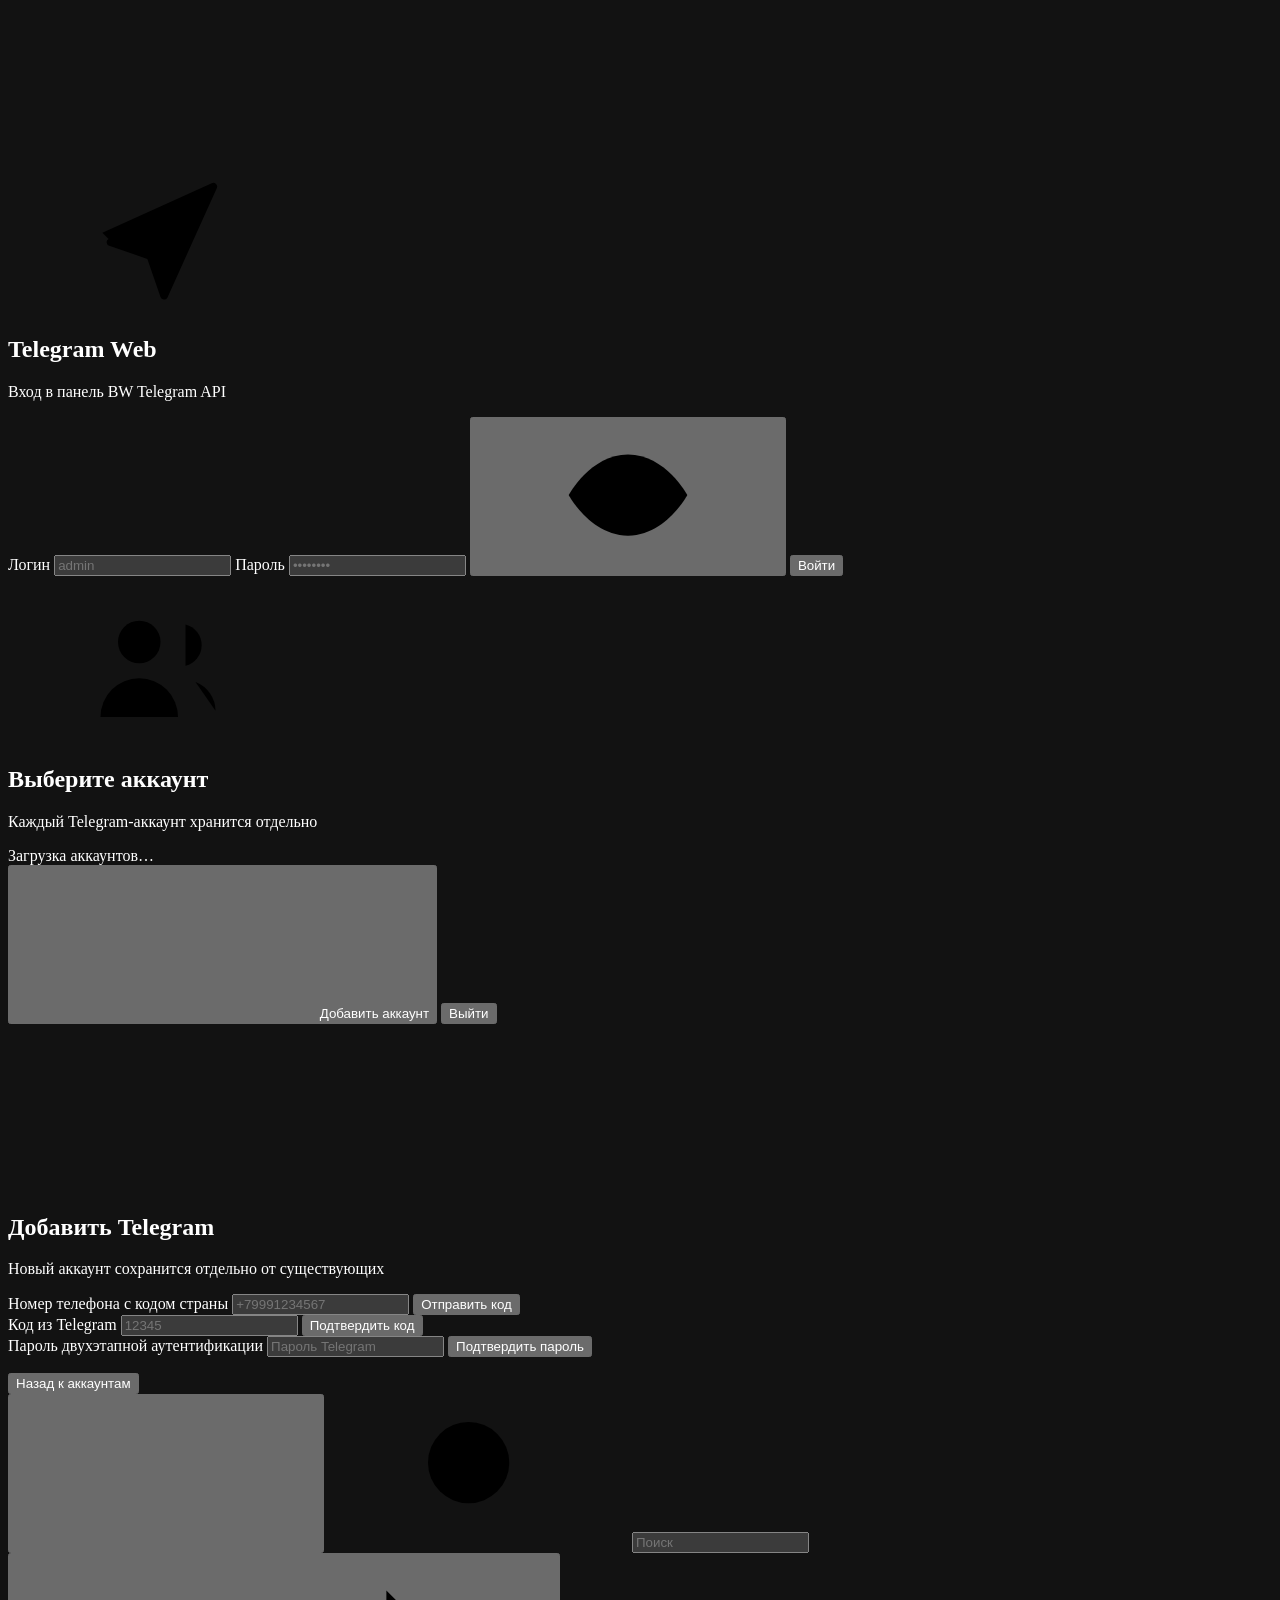
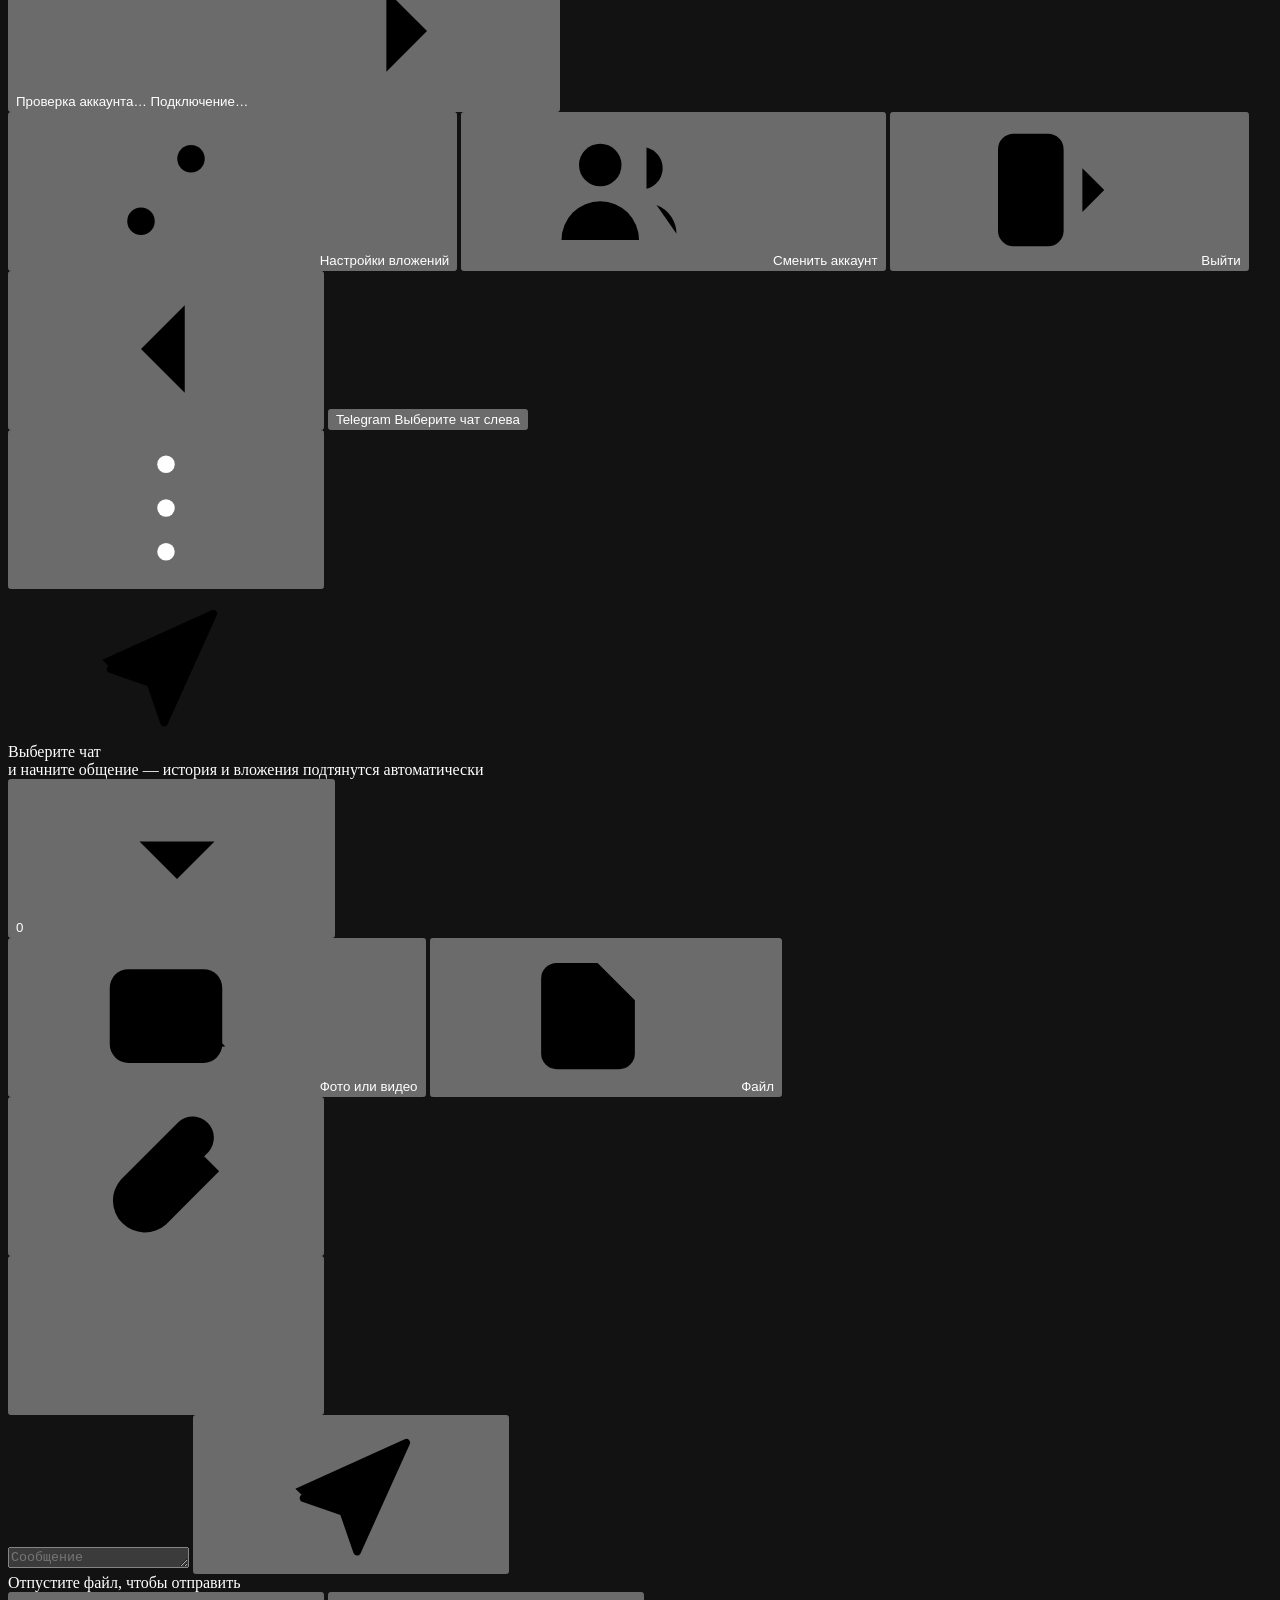
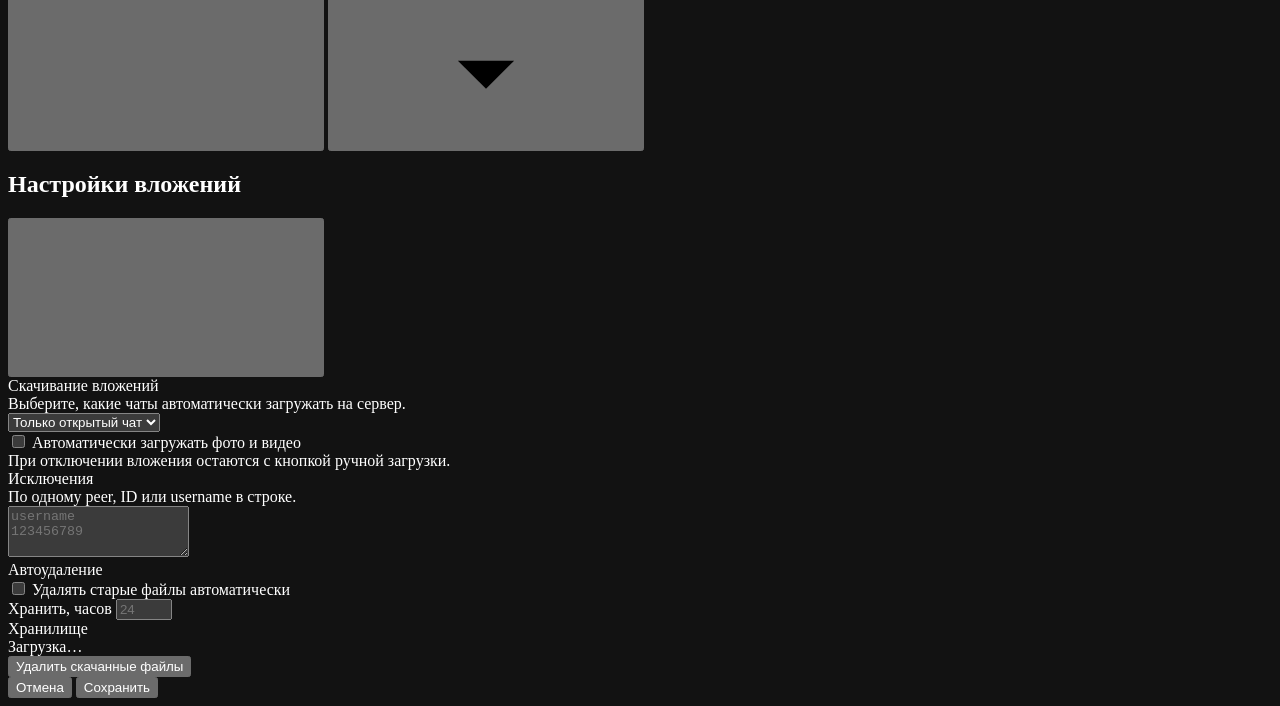
==== commit f76fc579: "Rebuild Telegram Web UI: Telegram Desktop look, no scroll jump The chat used to lurch towards an att" ====
--- a/web/index.html
+++ b/web/index.html
@@ -3,452 +3,274 @@
 <head>
 <meta charset="utf-8">
 <meta name="viewport" content="width=device-width,initial-scale=1,viewport-fit=cover">
-<title>Telegram Web</title>
+<title>Telegram Web · BW</title>
+<meta name="theme-color" content="#17212b">
+<meta name="color-scheme" content="dark">
 <link rel="icon" type="image/png" href="https://wiki.projectbw.ru/images/hero.png">
 <link rel="apple-touch-icon" href="https://wiki.projectbw.ru/images/hero.png">
-<style>
-:root{
- --bg:#080d19;--panel:#10182a;--panel2:#17233a;--line:#263651;--text:#f4f7ff;--muted:#91a0bb;
- --accent:#6d8dff;--accent2:#8b6cff;--danger:#ff687d;--bubble:#1a2740;--green:#55e6a5;
- --shadow:0 28px 80px #0008;--radius:22px
-}
-*{box-sizing:border-box}
-html,body{margin:0;height:100%;background:radial-gradient(ellipse at 10% -10%,#243b70 0,transparent 42%),radial-gradient(ellipse at 100% 100%,#142d43 0,transparent 40%),var(--bg);color:var(--text);font-family:Inter,-apple-system,BlinkMacSystemFont,"Segoe UI",sans-serif}
-button,input,textarea{font:inherit}button{cursor:pointer;transition:background .18s,border-color .18s,transform .18s,filter .18s}button:active{transform:scale(.985)}.hidden{display:none!important}
-.login,.account-screen{min-height:100%;display:grid;place-items:center;padding:24px}
-.card,.account-card{width:min(440px,100%);background:linear-gradient(145deg,#151f35f5,#0f1729f5);border:1px solid #ffffff17;border-radius:28px;padding:clamp(22px,5vw,34px);box-shadow:var(--shadow);backdrop-filter:blur(24px);position:relative;overflow:hidden}
-.card:before,.account-card:before{content:"";position:absolute;inset:0 0 auto;height:2px;background:linear-gradient(90deg,transparent,var(--accent),var(--accent2),transparent);opacity:.9}
-.brand{display:flex;align-items:center;gap:14px;margin-bottom:28px}.brand-icon{width:52px;height:52px;border-radius:17px;display:grid;place-items:center;background:linear-gradient(135deg,var(--accent),var(--accent2));box-shadow:0 8px 28px #6d8dff45;font-size:24px;color:#fff;flex:none}.brand h1{font-size:22px;letter-spacing:-.5px;margin:0;font-weight:800}.brand p{margin:6px 0 0;color:var(--muted);font-size:13px;line-height:1.45}
-.field{margin:16px 0}.field label{display:block;color:#b0bdd4;font-size:12px;font-weight:700;letter-spacing:.2px;margin-bottom:8px}.field input{width:100%;background:#090f1d;border:1px solid #2a3955;color:var(--text);border-radius:14px;padding:14px 15px;outline:0;transition:border-color .18s,box-shadow .18s}.field input:focus,.search:focus,.composer textarea:focus{border-color:var(--accent);box-shadow:0 0 0 3px #6d8dff20}.field input::placeholder,.composer textarea::placeholder{color:#64738e}
-.btn{border:1px solid transparent;border-radius:14px;padding:12px 17px;color:#fff;background:linear-gradient(135deg,#6286ff,#7866ed);font-weight:750;box-shadow:0 8px 22px #526fff24}.btn:hover{filter:brightness(1.1);box-shadow:0 10px 26px #526fff38}.btn:disabled{opacity:.5;cursor:not-allowed;box-shadow:none}.btn.full{width:100%;margin-top:8px}.btn.outline{background:#ffffff05;border:1px solid #30415f;color:#dce5f8;box-shadow:none}.btn.outline:hover{background:#ffffff0b;border-color:#53698e}.status{min-height:20px;text-align:center;color:var(--muted);font-size:13px;margin-top:14px;line-height:1.45}.status.error{color:var(--danger)}
-#app{height:100%;display:grid;grid-template-columns:320px minmax(0,1fr);overflow:hidden;border:1px solid #ffffff0c;background:#0a1020}
-.sidebar{background:linear-gradient(180deg,#101a2d,#0c1425);border-right:1px solid var(--line);display:flex;flex-direction:column;min-width:0;min-height:0;overflow:hidden}.side-head{padding:20px 18px;border-bottom:1px solid #ffffff0b;flex:none}.profile{display:flex;align-items:center;gap:12px;min-width:0}.avatar{width:46px;height:46px;border-radius:16px;background:linear-gradient(135deg,#6c92ff,#9868ef);display:grid;place-items:center;font-weight:850;overflow:hidden;flex:none;color:#fff;box-shadow:0 5px 18px #0003}.avatar img{width:100%;height:100%;object-fit:cover}.profile-name{font-weight:800;white-space:nowrap;overflow:hidden;text-overflow:ellipsis;letter-spacing:-.2px}.profile-status{font-size:12px;color:var(--green);margin-top:4px;white-space:nowrap;overflow:hidden;text-overflow:ellipsis}
-.side-tools{padding:14px 12px 10px;flex:none}.search{width:100%;padding:12px 14px;border-radius:14px;border:1px solid #263651;background:#0a1120;color:var(--text);outline:0;transition:border-color .18s,box-shadow .18s}.dialogs{flex:1;min-height:0;overflow-y:auto;overflow-x:hidden;padding:5px 8px 12px;overscroll-behavior:contain;scrollbar-width:thin;scrollbar-color:#33435f transparent}.dialog{display:flex;align-items:center;gap:11px;padding:11px 10px;border-radius:16px;margin:3px 0;cursor:pointer;min-width:0;border:1px solid transparent;transition:background .18s,border-color .18s}.dialog:hover{background:#ffffff08}.dialog.active{background:linear-gradient(100deg,#263d65,#1c2d4b);border-color:#3c5682}.dialog .avatar{width:43px;height:43px;border-radius:15px;font-size:14px}.dialog-main{min-width:0;flex:1}.dialog-name{font-weight:750;white-space:nowrap;overflow:hidden;text-overflow:ellipsis;font-size:13px}.dialog-sub{font-size:12px;color:var(--muted);margin-top:4px;white-space:nowrap;overflow:hidden;text-overflow:ellipsis}.badge{background:#6d8dff;color:white;border-radius:10px;min-width:21px;text-align:center;padding:4px 7px;font-size:10px;font-weight:850;flex:none;box-shadow:0 3px 12px #6d8dff35}.side-foot{padding:12px;border-top:1px solid #ffffff0b;display:grid;gap:8px;flex:none}.side-foot .btn{margin-top:0!important}
-.main{min-width:0;min-height:0;display:flex;flex-direction:column;background:radial-gradient(ellipse at 50% 0,#15213a 0,transparent 50%),linear-gradient(180deg,#0d1526,#0a1020);overflow:hidden}.chat-head{height:76px;min-height:76px;border-bottom:1px solid #ffffff0b;display:flex;align-items:center;gap:13px;padding:0 24px;background:#101a2b9c;backdrop-filter:blur(16px)}.chat-head .avatar{width:43px;height:43px;border-radius:15px}.chat-name{font-weight:850;letter-spacing:-.25px}.chat-meta{font-size:12px;color:var(--muted);margin-top:4px}.messages{flex:1;min-height:0;overflow-y:auto;overflow-x:hidden;padding:24px clamp(14px,5vw,76px);display:flex;flex-direction:column;gap:10px;overscroll-behavior:contain;scrollbar-width:thin;scrollbar-color:#33435f transparent}.empty{margin:auto;text-align:center;color:#8190ab;font-size:13px;line-height:1.6;padding:20px}.error-box{margin:auto;max-width:520px;text-align:center;color:var(--danger);padding:24px;line-height:1.6}.bubble{max-width:min(720px,78%);padding:11px 14px;border-radius:18px 18px 18px 6px;background:linear-gradient(145deg,#1b2942,#17233a);align-self:flex-start;border:1px solid #ffffff08;box-shadow:0 5px 16px #0000000b;animation:message-in .18s ease-out}.bubble.out{align-self:flex-end;background:linear-gradient(135deg,#3c70e8,#5365d9);border:0;border-radius:18px 18px 6px 18px;box-shadow:0 7px 20px #315dd72b}.bubble-text{white-space:pre-wrap;word-break:break-word;font-size:14px;line-height:1.55}.time{font-size:10px;color:#aebbd6;margin-top:6px;text-align:right;opacity:.8}.out .time{color:#e0e8ff}.media{margin-top:8px;border-radius:13px;overflow:hidden}.media img,.media video{display:block;max-width:100%;max-height:420px;border-radius:12px}.media-file{display:flex;align-items:center;gap:10px;padding:12px;background:#0003;color:#e8efff;text-decoration:none;border-radius:12px}.media-file:hover{background:#0005}
-.composer{border-top:1px solid #ffffff0c;padding:14px 18px;display:flex;gap:10px;align-items:flex-end;background:#0e1729ed;backdrop-filter:blur(18px);flex:none}.composer textarea{flex:1;resize:none;min-height:46px;max-height:140px;border-radius:15px;border:1px solid #2a3955;background:#090f1d;color:var(--text);padding:13px 14px;outline:0;line-height:1.4;transition:border-color .18s,box-shadow .18s}.attach{width:46px;height:46px;border:1px solid #30415f;background:#152139;color:#dce6fb;border-radius:14px;font-size:22px;flex:none}.attach:hover{background:#1e304f;border-color:#50678d}.send{height:46px;min-width:48px;padding:0 16px}.file-preview{padding:8px 18px 0;color:#b3c0d8;font-size:12px}
-.account-card{width:min(640px,100%)}.account-list{display:grid;gap:11px;margin:24px 0}.account-item{display:flex;align-items:center;gap:14px;padding:15px;border:1px solid #2a3955;border-radius:17px;background:linear-gradient(120deg,#0d1527,#111b2e);cursor:pointer;text-align:left;color:var(--text);width:100%;transition:transform .18s,border-color .18s,background .18s}.account-item:hover{border-color:#718bff;background:linear-gradient(120deg,#172746,#172139);transform:translateY(-1px)}.account-item .account-copy{min-width:0;flex:1}.account-title{font-weight:800}.account-sub{color:var(--muted);font-size:12px;margin-top:5px;overflow-wrap:anywhere;line-height:1.45}.account-mark{color:var(--green);font-size:12px}.account-actions{display:flex;gap:10px;flex-wrap:wrap}.account-actions .btn{flex:1;min-width:140px}.account-form{margin-top:18px}.account-form .field{margin:14px 0}
-.mobile-back{display:none;width:42px;height:42px;flex:0 0 42px;border:1px solid var(--line);border-radius:13px;background:#152139;color:var(--text);font-size:22px;line-height:1;place-items:center}.presence-line{color:var(--muted)}.presence-online,.dialog-sub.presence-online{color:var(--green)!important}.media-loading{min-height:74px;display:flex;align-items:center;justify-content:center;gap:8px;color:var(--muted);background:#0003;border-radius:12px;padding:14px}.media-loading::before{content:'↓';width:30px;height:30px;display:grid;place-items:center;border:1px solid var(--line);border-radius:9px;font-weight:800}.media-error{color:var(--danger);padding:12px;background:#0003;border-radius:12px}.media-file{cursor:pointer}
-@keyframes message-in{from{opacity:0;transform:translateY(4px)}to{opacity:1;transform:translateY(0)}}
-@media(max-width:760px){html,body{height:100%;overflow:hidden}.login,.account-screen{padding:16px}.card,.account-card{border-radius:24px;padding:24px 20px}.brand h1{font-size:20px}#app{grid-template-columns:1fr;border:0}.sidebar{display:flex}.main{display:none}#app.chat-open .sidebar{display:none}#app.chat-open .main{display:flex}.messages{padding:16px 12px}.bubble{max-width:88%}.chat-head{height:68px;min-height:68px;padding:0 12px;gap:9px}.composer{padding:10px;gap:7px}.attach{width:42px;height:44px}.send{height:44px;min-width:44px;padding:0 12px}.side-head{padding:15px}.side-tools{padding:12px 10px 8px}.dialogs{padding:4px 6px 10px}.account-actions{flex-direction:column}.account-actions .btn{width:100%}}
-@media(prefers-reduced-motion:reduce){*,*::before,*::after{animation-duration:.01ms!important;transition-duration:.01ms!important;scroll-behavior:auto!important}}
-
-
-/* Telegram mobile conversation layout */
-:root{
- --bg:#0e1621;--panel:#17212b;--panel2:#202b36;--line:#263746;--text:#f5f7fa;--muted:#8b9baa;
- --accent:#3390ec;--accent2:#2b7bc7;--bubble:#182533;--green:#65c98b;--radius:16px
-}
-#app{background:#0e1621;border:0}
-.sidebar{background:#17212b;border-right:1px solid #243442}
-.side-head{padding:16px;border-bottom-color:#243442}
-.side-tools{padding:10px 12px}
-.search{background:#242f3a;border:1px solid transparent;border-radius:22px;padding:11px 16px}
-.search:focus{background:#202b36;border-color:#3390ec;box-shadow:0 0 0 2px #3390ec18}
-.dialogs{padding:2px 6px 10px;scrollbar-width:thin}
-.dialog{padding:10px;border-radius:12px;margin:1px 0;gap:12px}
-.dialog:hover{background:#202b36}
-.dialog.active{background:#2b5278;border-color:transparent}
-.dialog .avatar{width:48px;height:48px;border-radius:50%;box-shadow:none}
-.avatar{border-radius:50%;background:linear-gradient(135deg,#3390ec,#6b8bd6);box-shadow:none}
-.dialog-name{font-size:14px;font-weight:650;color:#f5f7fa}
-.dialog-sub{font-size:12px;color:#9aaab8;margin-top:4px}
-.badge{background:#3390ec;border-radius:12px;box-shadow:none;min-width:20px;padding:3px 6px}
-.main{background:#0e1621}
-.chat-head{height:64px;min-height:64px;padding:0 18px;background:#17212b;border-bottom:1px solid #243442;backdrop-filter:none;gap:12px}
-.chat-head .avatar{width:42px;height:42px;border-radius:50%}
-.chat-name{font-size:15px;font-weight:700;letter-spacing:0}
-.chat-meta{font-size:12px;color:#8b9baa;margin-top:3px}
-.messages{
- padding:20px clamp(12px,4vw,48px);
- gap:4px;
- background-color:#0e1621;
- background-image:radial-gradient(#253442 0.7px,transparent 0.7px);
- background-size:18px 18px;
-}
-.bubble{
- max-width:min(620px,74%);
- padding:8px 10px 6px;
- border:0;
- border-radius:12px 12px 12px 4px;
- background:#182533;
- box-shadow:0 1px 1px #0002;
- animation:message-in .12s ease-out;
-}
-.bubble.out{
- background:#2b5278;
- border-radius:12px 12px 4px 12px;
- box-shadow:0 1px 1px #0002;
-}
-.bubble-text{font-size:14px;line-height:1.45;overflow-wrap:anywhere}
-.time{font-size:10px;color:#a4b5c4;margin-top:4px;line-height:1.2}
-.out .time{color:#c3d9e9}
-.media{margin-top:5px}
-.media img,.media video{border-radius:8px;max-height:460px}
-.media-file{background:#223444;color:#eaf3fa;border-radius:9px}
-.composer{padding:10px 12px;background:#17212b;border-top:1px solid #243442;backdrop-filter:none;align-items:flex-end;gap:8px}
-.composer textarea{
- min-height:42px;max-height:130px;padding:11px 15px;border-radius:22px;
- background:#242f3a;border:1px solid transparent;color:#f5f7fa
-}
-.composer textarea:focus{border-color:#3390ec;box-shadow:none}
-.attach{width:42px;height:42px;border:0;background:transparent;color:#9eacb9;border-radius:50%;font-size:25px}
-.attach:hover{background:#263746;border-color:transparent}
-.send{height:42px;min-width:42px;padding:0;border-radius:50%;font-size:18px;background:#3390ec;box-shadow:none}
-.send:hover{filter:brightness(1.08);box-shadow:none}
-.file-preview{padding:8px 14px 0;background:#17212b;color:#b6c5d2}
-.side-foot{background:#17212b;border-top-color:#243442;padding:10px}
-.side-foot .btn{border-radius:12px}
-.mobile-back{border:0;background:transparent;border-radius:50%;color:#eaf2f8}
-@media(max-width:760px){
- #app{height:100dvh;grid-template-columns:minmax(0,1fr)}
- .sidebar{border:0}
- .side-head{padding:12px 14px}
- .side-tools{padding:8px 10px}
- .dialog{padding:10px 8px;border-radius:10px}
- .dialog .avatar{width:50px;height:50px}
- .main{height:100dvh}
- .chat-head{height:58px;min-height:58px;padding:0 8px;gap:7px}
- .chat-head .avatar{width:40px;height:40px}
- .messages{padding:12px 8px calc(12px + env(safe-area-inset-bottom));gap:3px}
- .bubble{max-width:88%;padding:8px 9px 6px}
- .bubble-text{font-size:15px;line-height:1.42}
- .composer{padding:7px 8px calc(7px + env(safe-area-inset-bottom));gap:5px}
- .composer textarea{min-height:42px;padding:10px 14px;font-size:16px}
- .attach{width:38px;height:42px}
- .send{height:42px;min-width:42px}
- .mobile-back{width:36px;height:40px;flex-basis:36px;font-size:28px}
-}
-@media(prefers-reduced-motion:reduce){.bubble{animation:none}}
-
-</style>
+<link rel="stylesheet" href="/telegramweb/app.css">
 </head>
 <body>
-<div id="login" class="login"><div class="card"><div class="brand"><div class="brand-icon">✈</div><div><h1>Telegram Web</h1><p>Безопасный доступ к вашему API-аккаунту</p></div></div><div class="field"><label>Логин</label><input id="user" autocomplete="username"></div><div class="field"><label>Пароль</label><input id="pass" type="password" autocomplete="current-password"></div><button class="btn full" onclick="login()">Войти</button><div id="loginStatus" class="status"></div></div></div>
-<div id="accountPicker" class="account-screen hidden"><div class="account-card">
-<div class="brand"><div class="brand-icon">✈</div><div><h1>Выберите аккаунт</h1><p>Выберите Telegram-аккаунт, с которым хотите работать</p></div></div>
-<div id="accountList" class="account-list"><div class="empty">Загрузка аккаунтов…</div></div>
-<div class="account-actions"><button class="btn full" onclick="showAddAccount()">＋ Добавить аккаунт</button><button class="btn outline" onclick="logout()">Выйти</button></div>
-<div id="accountStatus" class="status"></div>
-</div></div>
-<div id="addAccountView" class="account-screen hidden"><div class="account-card">
-<div class="brand"><div class="brand-icon">＋</div><div><h1>Добавить Telegram</h1><p>Новый аккаунт сохранится отдельно от существующих</p></div></div>
-<div id="addPhoneStep" class="account-form"><div class="field"><label>Номер телефона с кодом страны</label><input id="addPhone" type="tel" autocomplete="tel" placeholder="+79991234567"></div><button class="btn full" onclick="requestAccountCode()">Отправить код</button></div>
-<div id="addCodeStep" class="account-form hidden"><div class="field"><label>Код из Telegram</label><input id="addCode" inputmode="numeric" autocomplete="one-time-code" placeholder="Код подтверждения"></div><button class="btn full" onclick="submitAccountCode()">Подтвердить код</button></div>
-<div id="addPasswordStep" class="account-form hidden"><div class="field"><label>Пароль двухэтапной аутентификации (2FA)</label><input id="addPassword" type="password" autocomplete="current-password" placeholder="Пароль Telegram"></div><button class="btn full" onclick="submitAccountPassword()">Подтвердить пароль</button></div>
-<div id="addAccountStatus" class="status"></div><button class="btn outline full" onclick="backToAccounts()">Назад к аккаунтам</button>
-</div></div>
-<div id="app" class="hidden">
-<aside class="sidebar">
-<div class="side-head"><div class="profile"><div id="meAvatar" class="avatar">?</div><div style="min-width:0"><div id="meName" class="profile-name">Проверка аккаунта…</div><div id="meStatus" class="profile-status">Подключение</div></div></div></div>
-<div class="side-tools"><input id="search" class="search" placeholder="Поиск чатов…" oninput="filterDialogs()"></div>
-<div id="dialogs" class="dialogs"></div>
-<div class="side-foot"><button class="btn outline" onclick="backToAccounts()">Сменить аккаунт</button><button class="btn outline" style="margin-top:8px" onclick="logout()">Выйти</button></div>
-</aside>
-<main class="main">
-<header class="chat-head"><div id="chatAvatar" class="avatar">?</div><div style="min-width:0"><div id="chatName" class="chat-name">Выберите чат</div><div id="chatMeta" class="chat-meta">Ваши Telegram диалоги</div></div></header>
-<section id="messages" class="messages"><div class="empty">Выберите диалог слева</div></section>
-<div id="filePreview" class="file-preview hidden"></div>
-<footer class="composer"><input id="file" type="file" hidden onchange="fileSelected()"><button class="attach" onclick="document.getElementById('file').click()" title="Вложение">＋</button><textarea id="text" rows="1" placeholder="Сообщение…" onkeydown="key(event)"></textarea><button id="send" class="btn send" onclick="send()">➤</button></footer>
-</main>
+
+<svg class="sprite" aria-hidden="true" focusable="false" xmlns="http://www.w3.org/2000/svg">
+  <symbol id="i-menu" viewBox="0 0 24 24"><path d="M4 6h16M4 12h16M4 18h16"/></symbol>
+  <symbol id="i-search" viewBox="0 0 24 24"><circle cx="10.5" cy="10.5" r="6.5"/><path d="M15.5 15.5 21 21"/></symbol>
+  <symbol id="i-back" viewBox="0 0 24 24"><path d="M15 19 8 12l7-7"/></symbol>
+  <symbol id="i-more" viewBox="0 0 24 24"><circle cx="12" cy="5" r="1.4" fill="currentColor" stroke="none"/><circle cx="12" cy="12" r="1.4" fill="currentColor" stroke="none"/><circle cx="12" cy="19" r="1.4" fill="currentColor" stroke="none"/></symbol>
+  <symbol id="i-attach" viewBox="0 0 24 24"><path d="M20.5 11.4 12 19.9a5.1 5.1 0 0 1-7.2-7.2l9.2-9.2a3.4 3.4 0 0 1 4.8 4.8l-9.2 9.2a1.7 1.7 0 0 1-2.4-2.4l8.5-8.5"/></symbol>
+  <symbol id="i-send" viewBox="0 0 24 24"><path d="M3.1 11.3 20.6 3.4a.6.6 0 0 1 .8.8l-7.9 17.5a.6.6 0 0 1-1.1-.1l-2.1-6.1-6.1-2.1a.6.6 0 0 1-.1-1.1Z"/><path d="m10.3 15.5 4.6-4.6"/></symbol>
+  <symbol id="i-check" viewBox="0 0 24 24"><path d="m4.5 12.5 4.6 4.6L19.5 6.6"/></symbol>
+  <symbol id="i-checks" viewBox="0 0 26 24"><path d="m2.5 12.5 4.3 4.3L15.6 8"/><path d="m12.4 15.4 1.4 1.4L22.6 8"/></symbol>
+  <symbol id="i-play" viewBox="0 0 24 24"><path d="M8 5.2c0-1 1.1-1.6 1.9-1l9.4 6.3a1.2 1.2 0 0 1 0 2l-9.4 6.3c-.8.6-1.9 0-1.9-1Z" fill="currentColor" stroke="none"/></symbol>
+  <symbol id="i-pause" viewBox="0 0 24 24"><rect x="7" y="5" width="3.6" height="14" rx="1.3" fill="currentColor" stroke="none"/><rect x="13.4" y="5" width="3.6" height="14" rx="1.3" fill="currentColor" stroke="none"/></symbol>
+  <symbol id="i-download" viewBox="0 0 24 24"><path d="M12 3.5v11"/><path d="m7.5 10.5 4.5 4.5 4.5-4.5"/><path d="M4.5 20.5h15"/></symbol>
+  <symbol id="i-close" viewBox="0 0 24 24"><path d="M6 6l12 12M18 6 6 18"/></symbol>
+  <symbol id="i-image" viewBox="0 0 24 24"><rect x="3" y="4.5" width="18" height="15" rx="3"/><circle cx="8.6" cy="10" r="1.7"/><path d="m4.5 17.5 4.6-4.6a1.7 1.7 0 0 1 2.4 0l3.3 3.3 1.8-1.8a1.7 1.7 0 0 1 2.4 0l2.5 2.5"/></symbol>
+  <symbol id="i-file" viewBox="0 0 24 24"><path d="M13.5 3.5H7A2.5 2.5 0 0 0 4.5 6v12A2.5 2.5 0 0 0 7 20.5h10a2.5 2.5 0 0 0 2.5-2.5V9.5Z"/><path d="M13.5 3.5v6h6"/></symbol>
+  <symbol id="i-gear" viewBox="0 0 24 24"><circle cx="12" cy="12" r="3.2"/><path d="M19.4 15a1.7 1.7 0 0 0 .3 1.9l.1.1a2 2 0 1 1-2.8 2.8l-.1-.1a1.7 1.7 0 0 0-1.9-.3 1.7 1.7 0 0 0-1 1.5V21a2 2 0 1 1-4 0v-.1a1.7 1.7 0 0 0-1.1-1.5 1.7 1.7 0 0 0-1.9.3l-.1.1a2 2 0 1 1-2.8-2.8l.1-.1a1.7 1.7 0 0 0 .3-1.9 1.7 1.7 0 0 0-1.5-1H3a2 2 0 1 1 0-4h.1a1.7 1.7 0 0 0 1.5-1.1 1.7 1.7 0 0 0-.3-1.9l-.1-.1a2 2 0 1 1 2.8-2.8l.1.1a1.7 1.7 0 0 0 1.9.3H9a1.7 1.7 0 0 0 1-1.5V3a2 2 0 1 1 4 0v.1a1.7 1.7 0 0 0 1 1.5 1.7 1.7 0 0 0 1.9-.3l.1-.1a2 2 0 1 1 2.8 2.8l-.1.1a1.7 1.7 0 0 0-.3 1.9V9a1.7 1.7 0 0 0 1.5 1H21a2 2 0 1 1 0 4h-.1a1.7 1.7 0 0 0-1.5 1Z"/></symbol>
+  <symbol id="i-logout" viewBox="0 0 24 24"><path d="M14.5 8V5.5A2.5 2.5 0 0 0 12 3H6.5A2.5 2.5 0 0 0 4 5.5v13A2.5 2.5 0 0 0 6.5 21H12a2.5 2.5 0 0 0 2.5-2.5V16"/><path d="M9.5 12H21"/><path d="m17.5 8.5 3.5 3.5-3.5 3.5"/></symbol>
+  <symbol id="i-down" viewBox="0 0 24 24"><path d="m6 9.5 6 6 6-6"/></symbol>
+  <symbol id="i-pin" viewBox="0 0 24 24"><path d="M9 3.5h6l-1 5 3.5 3.5H6.5L10 8.5Z"/><path d="M12 12v8.5"/></symbol>
+  <symbol id="i-mute" viewBox="0 0 24 24"><path d="M4 4l16 16"/><path d="M9 5.2A2 2 0 0 1 12 4h.3A2 2 0 0 1 14 6v5.5"/><path d="M17.5 17.5a6 6 0 0 1-11-3.2V6.5"/><path d="M12 19.5V22"/></symbol>
+  <symbol id="i-users" viewBox="0 0 24 24"><circle cx="9" cy="8" r="3.4"/><path d="M2.8 20a6.2 6.2 0 0 1 12.4 0"/><path d="M16.4 5.2a3.4 3.4 0 0 1 0 6.6"/><path d="M18 14.4a5 5 0 0 1 3.2 4.6"/></symbol>
+  <symbol id="i-video" viewBox="0 0 24 24"><rect x="2.5" y="5.5" width="13" height="13" rx="3"/><path d="m15.5 11 5.2-3a.7.7 0 0 1 1 .6v6.8a.7.7 0 0 1-1 .6l-5.2-3Z"/></symbol>
+  <symbol id="i-mic" viewBox="0 0 24 24"><rect x="9" y="2.5" width="6" height="11" rx="3"/><path d="M5.5 11.5a6.5 6.5 0 0 0 13 0"/><path d="M12 18v3.5"/></symbol>
+  <symbol id="i-chevron" viewBox="0 0 24 24"><path d="m9.5 5.5 6.5 6.5-6.5 6.5"/></symbol>
+  <symbol id="i-eye" viewBox="0 0 24 24"><path d="M2.5 12S6 5.5 12 5.5 21.5 12 21.5 12 18 18.5 12 18.5 2.5 12 2.5 12Z"/><circle cx="12" cy="12" r="3"/></symbol>
+  <symbol id="i-eye-off" viewBox="0 0 24 24"><path d="M4 4l16 16"/><path d="M9.4 5.9A10.6 10.6 0 0 1 12 5.5c6 0 9.5 6.5 9.5 6.5a18 18 0 0 1-3.3 4"/><path d="M6.1 7.6A17.4 17.4 0 0 0 2.5 12S6 18.5 12 18.5a10.4 10.4 0 0 0 3.5-.6"/><path d="M9.9 9.9a3 3 0 0 0 4.2 4.2"/></symbol>
+  <symbol id="i-plus" viewBox="0 0 24 24"><path d="M12 5v14M5 12h14"/></symbol>
+  <symbol id="i-settings" viewBox="0 0 24 24"><path d="M4 7h10M18 7h2M4 17h2M10 17h10"/><circle cx="16" cy="7" r="2.2"/><circle cx="8" cy="17" r="2.2"/></symbol>
+  <symbol id="i-refresh" viewBox="0 0 24 24"><path d="M20 12a8 8 0 1 1-2.4-5.7"/><path d="M20 4v4.5h-4.5"/></symbol>
+  <symbol id="i-plane" viewBox="0 0 24 24"><path d="M3.1 11.3 20.6 3.4a.6.6 0 0 1 .8.8l-7.9 17.5a.6.6 0 0 1-1.1-.1l-2.1-6.1-6.1-2.1a.6.6 0 0 1-.1-1.1Z"/></symbol>
+</svg>
+
+<!-- ======================= LOGIN ======================= -->
+<section id="loginScreen" class="screen screen-center">
+  <form id="loginForm" class="auth-card" autocomplete="on">
+    <div class="auth-logo"><svg class="icon"><use href="#i-plane"/></svg></div>
+    <h1 class="auth-title">Telegram Web</h1>
+    <p class="auth-sub">Вход в панель BW Telegram API</p>
+    <label class="field">
+      <span class="field-label">Логин</span>
+      <input id="loginUser" name="username" type="text" autocomplete="username" spellcheck="false" placeholder="admin">
+    </label>
+    <label class="field">
+      <span class="field-label">Пароль</span>
+      <span class="field-pass">
+        <input id="loginPass" name="password" type="password" autocomplete="current-password" placeholder="••••••••">
+        <button type="button" class="pass-toggle" id="passToggle" aria-label="Показать пароль"><svg class="icon"><use href="#i-eye"/></svg></button>
+      </span>
+    </label>
+    <button class="btn-primary" type="submit" id="loginBtn">Войти</button>
+    <p class="form-status" id="loginStatus" role="status"></p>
+  </form>
+</section>
+
+<!-- ======================= ACCOUNTS ======================= -->
+<section id="accountsScreen" class="screen screen-center hidden">
+  <div class="auth-card auth-card-wide">
+    <div class="auth-head">
+      <div class="auth-logo small"><svg class="icon"><use href="#i-users"/></svg></div>
+      <div>
+        <h1 class="auth-title">Выберите аккаунт</h1>
+        <p class="auth-sub">Каждый Telegram-аккаунт хранится отдельно</p>
+      </div>
+    </div>
+    <div id="accountsList" class="account-list">
+      <div class="list-placeholder">Загрузка аккаунтов…</div>
+    </div>
+    <div class="auth-actions">
+      <button class="btn-primary" type="button" id="addAccountBtn"><svg class="icon"><use href="#i-plus"/></svg> Добавить аккаунт</button>
+      <button class="btn-ghost" type="button" id="logoutAccountsBtn">Выйти</button>
+    </div>
+    <p class="form-status" id="accountsStatus" role="status"></p>
+  </div>
+</section>
+
+<!-- ======================= ADD ACCOUNT ======================= -->
+<section id="addAccountScreen" class="screen screen-center hidden">
+  <div class="auth-card auth-card-wide">
+    <div class="auth-head">
+      <div class="auth-logo small"><svg class="icon"><use href="#i-plus"/></svg></div>
+      <div>
+        <h1 class="auth-title">Добавить Telegram</h1>
+        <p class="auth-sub">Новый аккаунт сохранится отдельно от существующих</p>
+      </div>
+    </div>
+    <div id="addPhoneStep" class="auth-step">
+      <label class="field">
+        <span class="field-label">Номер телефона с кодом страны</span>
+        <input id="addPhone" type="tel" inputmode="tel" autocomplete="tel" placeholder="+79991234567">
+      </label>
+      <button class="btn-primary" type="button" id="requestCodeBtn">Отправить код</button>
+    </div>
+    <div id="addCodeStep" class="auth-step hidden">
+      <label class="field">
+        <span class="field-label">Код из Telegram</span>
+        <input id="addCode" inputmode="numeric" autocomplete="one-time-code" placeholder="12345">
+      </label>
+      <button class="btn-primary" type="button" id="submitCodeBtn">Подтвердить код</button>
+    </div>
+    <div id="addPasswordStep" class="auth-step hidden">
+      <label class="field">
+        <span class="field-label">Пароль двухэтапной аутентификации</span>
+        <input id="addPassword" type="password" autocomplete="current-password" placeholder="Пароль Telegram">
+      </label>
+      <button class="btn-primary" type="button" id="submitPasswordBtn">Подтвердить пароль</button>
+    </div>
+    <p class="form-status" id="addAccountStatus" role="status"></p>
+    <button class="btn-ghost wide" type="button" id="backToAccountsBtn">Назад к аккаунтам</button>
+  </div>
+</section>
+
+<!-- ======================= APP ======================= -->
+<div id="app" class="app hidden no-chat">
+  <aside class="sidebar" id="sidebar">
+    <header class="side-header">
+      <button class="icon-btn" id="sideMenuBtn" type="button" aria-label="Меню" aria-expanded="false"><svg class="icon"><use href="#i-menu"/></svg></button>
+      <label class="side-search">
+        <svg class="icon"><use href="#i-search"/></svg>
+        <input id="search" type="search" placeholder="Поиск" autocomplete="off" spellcheck="false">
+      </label>
+    </header>
+
+    <div class="dialogs" id="dialogs" role="list"></div>
+
+    <div class="side-footer">
+      <button class="me-row" id="meRow" type="button">
+        <span class="avatar avatar-38" id="meAvatar"></span>
+        <span class="me-copy">
+          <span class="me-name" id="meName">Проверка аккаунта…</span>
+          <span class="me-sub" id="meStatus">Подключение…</span>
+        </span>
+        <svg class="icon me-chevron"><use href="#i-chevron"/></svg>
+      </button>
+    </div>
+
+    <div class="side-menu hidden" id="sideMenu" role="menu">
+      <button class="menu-item" type="button" id="menuSettings" role="menuitem"><svg class="icon"><use href="#i-settings"/></svg> Настройки вложений</button>
+      <button class="menu-item" type="button" id="menuAccounts" role="menuitem"><svg class="icon"><use href="#i-users"/></svg> Сменить аккаунт</button>
+      <button class="menu-item danger" type="button" id="menuLogout" role="menuitem"><svg class="icon"><use href="#i-logout"/></svg> Выйти</button>
+    </div>
+  </aside>
+
+  <main class="chat" id="chat">
+    <header class="chat-header">
+      <button class="icon-btn back-btn" id="backBtn" type="button" aria-label="Назад к диалогам"><svg class="icon"><use href="#i-back"/></svg></button>
+      <button class="peer-btn" id="peerBtn" type="button">
+        <span class="avatar avatar-42" id="chatAvatar"></span>
+        <span class="peer-copy">
+          <span class="peer-name" id="chatName">Telegram</span>
+          <span class="peer-status" id="chatMeta">Выберите чат слева</span>
+        </span>
+      </button>
+      <div class="chat-actions">
+        <button class="icon-btn" id="chatMenuBtn" type="button" aria-label="Действия"><svg class="icon"><use href="#i-more"/></svg></button>
+      </div>
+    </header>
+
+    <div class="messages" id="messages">
+      <div class="messages-inner" id="messagesInner">
+        <div class="chat-empty" id="chatEmpty">
+          <div class="chat-empty-icon"><svg class="icon"><use href="#i-plane"/></svg></div>
+          <div class="chat-empty-title">Выберите чат</div>
+          <div class="chat-empty-sub">и начните общение — история и вложения подтянутся автоматически</div>
+        </div>
+      </div>
+      <button class="jump-down hidden" id="jumpDown" type="button" aria-label="Вниз">
+        <span class="jump-count hidden" id="jumpCount">0</span>
+        <svg class="icon"><use href="#i-down"/></svg>
+      </button>
+    </div>
+
+    <footer class="composer" id="composer">
+      <div class="attach-menu hidden" id="attachMenu" role="menu">
+        <button class="attach-item" type="button" data-accept="image/*,video/*" role="menuitem">
+          <span class="attach-icon"><svg class="icon"><use href="#i-image"/></svg></span>
+          Фото или видео
+        </button>
+        <button class="attach-item" type="button" data-accept="*/*" role="menuitem">
+          <span class="attach-icon"><svg class="icon"><use href="#i-file"/></svg></span>
+          Файл
+        </button>
+      </div>
+      <input id="fileInput" type="file" hidden>
+      <button class="icon-btn attach-btn" id="attachBtn" type="button" aria-label="Прикрепить файл"><svg class="icon"><use href="#i-attach"/></svg></button>
+      <div class="compose-box" id="composeBox">
+        <div class="attach-preview hidden" id="attachPreview">
+          <span class="attach-preview-thumb" id="attachPreviewThumb"></span>
+          <span class="attach-preview-copy">
+            <span class="attach-preview-name" id="attachPreviewName"></span>
+            <span class="attach-preview-size" id="attachPreviewSize"></span>
+          </span>
+          <button class="icon-btn tiny" id="attachPreviewRemove" type="button" aria-label="Убрать вложение"><svg class="icon"><use href="#i-close"/></svg></button>
+        </div>
+        <textarea id="compose" rows="1" placeholder="Сообщение" spellcheck="true"></textarea>
+        <button class="send-btn" id="sendBtn" type="button" aria-label="Отправить"><svg class="icon"><use href="#i-send"/></svg></button>
+      </div>
+    </footer>
+    <div class="drop-overlay hidden" id="dropOverlay"><div class="drop-card">Отпустите файл, чтобы отправить</div></div>
+  </main>
 </div>
-<script>
-let TOKEN=localStorage.getItem('tw_token')||'';
-let currentAccountId=localStorage.getItem('tw_account_id')||'default';
-let pendingAccountId='';
-let dialogs=[];
-let peer=null;
-let poll=null;
-let selectedFile=null;
-const base=location.origin;
-
-async function api(path,opt={}){
-    const h={...(opt.headers||{})};
-    if(!(opt.body instanceof FormData))h['Content-Type']='application/json';
-    if(TOKEN)h.Authorization='Bearer '+TOKEN;
-    if(currentAccountId)h['X-Telegram-Account']=currentAccountId;
-    const r=await fetch(base+'/api/telegramweb'+path,{...opt,headers:h});
-    if(r.status===401){logout();throw Error('Сессия недействительна');}
-    if(!r.ok){let x='HTTP '+r.status;try{const j=await r.json();x=j.detail||j.error||x}catch{}throw Error(x)}
-    const type=r.headers.get('content-type')||'';
-    return type.includes('json')?await r.json():r;
-}
-
-function setStatus(t,e=false){const x=document.getElementById('loginStatus');x.textContent=t;x.className='status'+(e?' error':'')}
-
-async function login(){
-    const username=document.getElementById('user').value.trim();
-    const password=document.getElementById('pass').value;
-    if(!username||!password)return setStatus('Введите логин и пароль',true);
-    setStatus('Вход…');
-    try{
-        const r=await fetch(base+'/api/telegramweb/auth/login',{method:'POST',headers:{'Content-Type':'application/json'},body:JSON.stringify({username,password})});
-        const d=await r.json();
-        if(!r.ok)throw Error(d.detail||'Ошибка авторизации');
-        TOKEN=d.token;localStorage.setItem('tw_token',TOKEN);await start();
-    }catch(e){setStatus(e.message,true)}
-}
-
-async function start(){
-    currentAccountId='default';
-    localStorage.setItem('tw_account_id',currentAccountId);
-    document.getElementById('login').classList.add('hidden');
-    document.getElementById('app').classList.add('hidden');
-    document.getElementById('addAccountView').classList.add('hidden');
-    document.getElementById('accountPicker').classList.remove('hidden');
-    await loadAccounts();
-}
-
-async function loadAccounts(){
-    const box=document.getElementById('accountList');
-    box.innerHTML='<div class="empty">Загрузка аккаунтов…</div>';
-    try{
-        const result=await api('/accounts');
-        renderAccounts(result.accounts||[]);
-    }catch(e){box.innerHTML='<div class="error-box">'+esc(e.message)+'<br><button class="btn" onclick="loadAccounts()">Повторить</button></div>';}
-}
-
-function renderAccounts(accounts){
-    const box=document.getElementById('accountList');box.innerHTML='';
-    const usable=accounts.filter(a=>a.authorized);
-    if(!accounts.length){box.innerHTML='<div class="empty">Аккаунтов пока нет</div>';return;}
-    accounts.forEach(a=>{
-        const button=document.createElement('button');
-        button.className='account-item';
-        const initials=(a.label||'T').trim().slice(0,1).toUpperCase();
-        const subtitle=[a.username?'@'+a.username:'',a.phone||'',a.authorized?'Авторизован':'Требуется вход'].filter(Boolean).join(' · ');
-        button.innerHTML='<div class="avatar">'+esc(initials)+'</div><div class="account-copy"><div class="account-title">'+esc(a.label||'Telegram')+'</div><div class="account-sub">'+esc(subtitle)+'</div></div><div class="account-mark">'+(a.authorized?'●':'○')+'</div>';
-        button.disabled=!a.authorized;
-        if(!a.authorized){button.style.opacity='.55';button.style.cursor='default'}
-        button.onclick=()=>selectAccount(a);
-        box.appendChild(button);
-    });
-    document.getElementById('accountStatus').textContent=usable.length?'Выберите аккаунт, чтобы открыть чаты':'Добавьте и авторизуйте Telegram-аккаунт';
-}
-
-async function selectAccount(account){
-    if(!account.authorized)return;
-    currentAccountId=account.id;
-    localStorage.setItem('tw_account_id',currentAccountId);
-    document.getElementById('accountPicker').classList.add('hidden');
-    document.getElementById('app').classList.remove('hidden');
-    document.getElementById('meStatus').textContent='Подключение…';
-    peer=null;dialogs=[];
-    try{
-        const status=await api('/tg/status');
-        if(!status.authorized)throw Error('Этот Telegram-аккаунт не авторизован');
-        setMe(status.user);
-        await loadDialogs();
-    }catch(e){
-        document.getElementById('meStatus').textContent=e.message;
-        document.getElementById('meStatus').style.color='var(--danger)';
-        backToAccounts();
-    }
-}
-
-function showAddAccount(){
-    pendingAccountId='';
-    currentAccountId='default';
-    document.getElementById('accountPicker').classList.add('hidden');
-    document.getElementById('app').classList.add('hidden');
-    document.getElementById('addAccountView').classList.remove('hidden');
-    document.getElementById('addPhoneStep').classList.remove('hidden');
-    document.getElementById('addCodeStep').classList.add('hidden');
-    document.getElementById('addPasswordStep').classList.add('hidden');
-    document.getElementById('addAccountStatus').textContent='';
-    document.getElementById('addPhone').focus();
-}
-
-async function requestAccountCode(){
-    const phone=document.getElementById('addPhone').value.trim();
-    if(!phone)return addStatus('Введите номер телефона',true);
-    addStatus('Отправляем код Telegram…');
-    try{
-        const result=await api('/accounts/add/send_code',{method:'POST',body:JSON.stringify({phone})});
-        pendingAccountId=result.account_id;
-        currentAccountId=pendingAccountId;
-        document.getElementById('addPhoneStep').classList.add('hidden');
-        document.getElementById('addCodeStep').classList.remove('hidden');
-        document.getElementById('addCode').focus();
-        addStatus('Код отправлен. Введите его ниже.');
-    }catch(e){addStatus(e.message,true);}
-}
-
-async function submitAccountCode(){
-    const code=document.getElementById('addCode').value.trim();
-    if(!code)return addStatus('Введите код из Telegram',true);
-    addStatus('Проверяем код…');
-    try{
-        const result=await api('/accounts/add/sign_in',{method:'POST',body:JSON.stringify({account_id:pendingAccountId,code})});
-        if(result.password_required){
-            document.getElementById('addCodeStep').classList.add('hidden');
-            document.getElementById('addPasswordStep').classList.remove('hidden');
-            addStatus('Для аккаунта требуется пароль 2FA.');
-            return;
-        }
-        currentAccountId='default';pendingAccountId='';
-        document.getElementById('addAccountView').classList.add('hidden');
-        document.getElementById('accountPicker').classList.remove('hidden');
-        await loadAccounts();
-    }catch(e){addStatus(e.message,true);}
-}
-
-async function submitAccountPassword(){
-    const password=document.getElementById('addPassword').value;
-    if(!password)return addStatus('Введите пароль 2FA',true);
-    addStatus('Проверяем пароль…');
-    try{
-        await api('/accounts/add/password',{method:'POST',body:JSON.stringify({account_id:pendingAccountId,password})});
-        currentAccountId='default';pendingAccountId='';
-        document.getElementById('addAccountView').classList.add('hidden');
-        document.getElementById('accountPicker').classList.remove('hidden');
-        await loadAccounts();
-    }catch(e){addStatus(e.message,true);}
-}
-
-function addStatus(text,error=false){
-    const el=document.getElementById('addAccountStatus');el.textContent=text;el.className='status'+(error?' error':'');
-}
-
-function backToAccounts(){
-    if(poll)clearInterval(poll);
-    poll=null;peer=null;dialogs=[];
-    currentAccountId='default';
-    localStorage.setItem('tw_account_id',currentAccountId);
-    document.getElementById('app').classList.remove('chat-open');
-    document.getElementById('app').classList.add('hidden');
-    document.getElementById('addAccountView').classList.add('hidden');
-    document.getElementById('accountPicker').classList.remove('hidden');
-    loadAccounts();
-}
-
-function setMe(u){
-    if(!u)return;
-    document.getElementById('meName').textContent=((u.first_name||'')+' '+(u.last_name||'')).trim()||u.username||'Telegram';
-    document.getElementById('meStatus').textContent=u.username?'@'+u.username+' • авторизован':'Telegram • авторизован';
-    setAvatar('meAvatar','me');
-}
-
-async function setAvatar(id,p){
-    const el=document.getElementById(id);if(!el)return;
-    try{
-        const r=await api('/avatar/'+encodeURIComponent(p));
-        const b=await r.blob();
-        const url=URL.createObjectURL(b);
-        el.innerHTML='<img src="'+url+'" alt="">';
-    }catch{}
-}
-
-async function loadDialogs(){
-    const box=document.getElementById('dialogs');
-    box.innerHTML='<div class="empty" style="padding:25px">Загрузка диалогов…</div>';
-    try{
-        dialogs=await api('/dialogs?limit=100');
-        if(!Array.isArray(dialogs))throw Error('API вернул неверный список диалогов');
-        renderDialogs();
-    }catch(e){
-        box.innerHTML='<div class="error-box">Не удалось загрузить диалоги<br><small>'+esc(e.message)+'</small><br><button class="btn" style="margin-top:14px" onclick="loadDialogs()">Повторить</button></div>';
-        console.error('dialogs error',e);
-    }
-}
-
-function renderDialogs(){
-    const q=document.getElementById('search').value.trim().toLowerCase();
-    const box=document.getElementById('dialogs');box.innerHTML='';
-    const filtered=dialogs.filter(d=>(d.name||'').toLowerCase().includes(q)||(d.username||'').toLowerCase().includes(q));
-    if(!filtered.length){box.innerHTML='<div class="empty" style="padding:25px">Нет диалогов</div>';return;}
-    filtered.forEach(d=>{
-        const el=document.createElement('div');
-        el.className='dialog'+(String(d.id)===String(peer)?' active':'');
-        const avId='av-'+String(d.id).replace(/[^a-zA-Z0-9_-]/g,'_');
-        el.innerHTML='<div id="'+avId+'" class="avatar">'+esc((d.name||'?')[0].toUpperCase())+'</div><div class="dialog-main"><div class="dialog-name">'+esc(d.name||d.username||d.id)+'</div><div class="dialog-sub">'+esc(d.username?'@'+d.username:d.type||'Telegram')+'</div></div>'+(d.unread?'<span class="badge">'+d.unread+'</span>':'');
-        el.onclick=()=>openChat(d);
-        box.appendChild(el);
-        setAvatar(avId,String(d.id));
-    });
-}
-
-function filterDialogs(){renderDialogs()}
-
-async function openChat(d){
-    peer=d.username||String(d.id);
-    document.getElementById('app').classList.add('chat-open');
-    document.getElementById('chatName').textContent=d.name||d.username||d.id;
-    document.getElementById('chatMeta').textContent=d.username?'@'+d.username:d.type||'Telegram';
-    setAvatar('chatAvatar',String(d.id));
-    renderDialogs();
-    if(poll)clearInterval(poll);
-    document.getElementById('messages').innerHTML='<div class="empty">Загрузка сообщений…</div>';
-    await loadMessages();
-    poll=setInterval(loadMessages,4000);
-}
-
-async function loadMessages(){
-    if(!peer)return;
-    try{
-        const ms=await api('/media-messages?peer='+encodeURIComponent(peer)+'&limit=80');
-        const box=document.getElementById('messages');
-        if(!Array.isArray(ms))throw Error('API вернул неверный формат сообщений');
-        box.innerHTML='';
-        if(!ms.length){box.innerHTML='<div class="empty">Нет сообщений</div>';return;}
-        for(const m of ms.slice().reverse())await renderMessage(box,m);
-        box.scrollTop=box.scrollHeight;
-    }catch(e){
-        document.getElementById('messages').innerHTML='<div class="error-box">Не удалось загрузить диалог<br><small>'+esc(e.message)+'</small><br><button class="btn" style="margin-top:14px" onclick="loadMessages()">Повторить</button></div>';
-        console.error('messages error',e);
-    }
-}
-
-async function renderMessage(box,m){
-    const el=document.createElement('div');
-    el.className='bubble '+(m.out?'out':'');
-    let h='';
-    if(m.media){
-        if(m.media.type==='photo'||m.media.type==='video')h+='<div class="media" id="media-'+m.id+'">Загрузка вложения…</div>';
-        else h+='<div class="media"><a class="media-file" href="#" onclick="downloadMedia('+m.id+');return false">📎 '+esc(m.media.file_name||m.media.type)+'</a></div>';
-    }
-    if(m.text)h+='<div class="bubble-text">'+esc(m.text)+'</div>';
-    const tm=m.date?new Date(m.date).toLocaleTimeString('ru-RU',{hour:'2-digit',minute:'2-digit'}):'';
-    h+='<div class="time">'+tm+'</div>';
-    el.innerHTML=h;box.appendChild(el);
-    if(m.media&&(m.media.type==='photo'||m.media.type==='video'))loadInlineMedia(m.id,m.media.type);
-}
-
-async function loadInlineMedia(id,type){
-    const host=document.getElementById('media-'+id);if(!host)return;
-    try{const r=await api('/media/'+encodeURIComponent(peer)+'/'+id);const b=await r.blob();const u=URL.createObjectURL(b);host.innerHTML=type==='video'?'<video controls src="'+u+'"></video>':'<img src="'+u+'" alt="">'}catch{host.textContent='Не удалось загрузить вложение'}
-}
-
-async function downloadMedia(id){
-    try{const r=await api('/media/'+encodeURIComponent(peer)+'/'+id);const b=await r.blob();const a=document.createElement('a');a.href=URL.createObjectURL(b);a.download='telegram-media-'+id;a.click()}catch(e){alert(e.message)}
-}
-
-function fileSelected(){
-    selectedFile=document.getElementById('file').files[0]||null;
-    const p=document.getElementById('filePreview');
-    if(selectedFile){p.textContent='📎 '+selectedFile.name;p.classList.remove('hidden')}else p.classList.add('hidden');
-}
-
-async function send(){
-    if(!peer)return;
-    const text=document.getElementById('text').value.trim();
-    if(!text&&!selectedFile)return;
-    try{
-        document.getElementById('send').disabled=true;
-        if(selectedFile){
-            const f=new FormData();f.append('dialog_id',peer);f.append('file',selectedFile);if(text)f.append('caption',text);await api('/send_file',{method:'POST',body:f});
-        }else{
-            await api('/send-text',{method:'POST',body:JSON.stringify({peer,text})});
-        }
-        document.getElementById('text').value='';document.getElementById('file').value='';selectedFile=null;document.getElementById('filePreview').classList.add('hidden');await loadMessages();
-    }catch(e){alert('Ошибка отправки: '+e.message)}
-    finally{document.getElementById('send').disabled=false;document.getElementById('text').focus()}
-}
-
-function key(e){if(e.key==='Enter'&&!e.shiftKey){e.preventDefault();send()}}
-function esc(s){return String(s??'').replace(/[&<>"']/g,c=>({'&':'&amp;','<':'&lt;','>':'&gt;','"':'&quot;',"'":'&#039;'}[c]))}
-function logout(){if(poll)clearInterval(poll);TOKEN='';peer=null;localStorage.removeItem('tw_token');localStorage.removeItem('tw_account_id');location.reload()}
-document.getElementById('pass').addEventListener('keydown',e=>{if(e.key==='Enter')login()});
-if(TOKEN)start();
-</script>
+
+<!-- ======================= LIGHTBOX ======================= -->
+<div class="lightbox hidden" id="lightbox" role="dialog" aria-modal="true">
+  <button class="lightbox-close" id="lightboxClose" type="button" aria-label="Закрыть"><svg class="icon"><use href="#i-close"/></svg></button>
+  <button class="lightbox-download" id="lightboxDownload" type="button" aria-label="Скачать"><svg class="icon"><use href="#i-download"/></svg></button>
+  <div class="lightbox-body" id="lightboxBody"></div>
+</div>
+
+<!-- ======================= SETTINGS ======================= -->
+<div class="modal hidden" id="settingsModal" role="dialog" aria-modal="true" aria-labelledby="settingsTitle">
+  <div class="modal-card">
+    <div class="modal-head">
+      <h2 id="settingsTitle">Настройки вложений</h2>
+      <button class="icon-btn" id="settingsClose" type="button" aria-label="Закрыть"><svg class="icon"><use href="#i-close"/></svg></button>
+    </div>
+    <div class="modal-body">
+      <div class="setting-row">
+        <div class="setting-label">Скачивание вложений</div>
+        <div class="setting-help">Выберите, какие чаты автоматически загружать на сервер.</div>
+        <select id="mediaDownloadMode" class="setting-input">
+          <option value="open">Только открытый чат</option>
+          <option value="all">Все диалоги</option>
+        </select>
+      </div>
+      <div class="setting-row">
+        <label class="setting-check"><input id="mediaAutoDownload" type="checkbox"> Автоматически загружать фото и видео</label>
+        <div class="setting-help">При отключении вложения остаются с кнопкой ручной загрузки.</div>
+      </div>
+      <div class="setting-row">
+        <div class="setting-label">Исключения</div>
+        <div class="setting-help">По одному peer, ID или username в строке.</div>
+        <textarea id="mediaExcluded" class="setting-input" rows="3" placeholder="username&#10;123456789"></textarea>
+      </div>
+      <div class="setting-row">
+        <div class="setting-label">Автоудаление</div>
+        <label class="setting-check"><input id="mediaAutoCleanup" type="checkbox"> Удалять старые файлы автоматически</label>
+        <div class="setting-inline">
+          <span>Хранить, часов</span>
+          <input id="mediaTtl" class="setting-input small" type="number" min="1" max="720" placeholder="24">
+        </div>
+      </div>
+      <div class="setting-row">
+        <div class="setting-label">Хранилище</div>
+        <div class="setting-help" id="mediaStorage">Загрузка…</div>
+        <button class="btn-danger wide" id="clearMediaCache" type="button">Удалить скачанные файлы</button>
+      </div>
+    </div>
+    <div class="modal-foot">
+      <span class="form-status" id="settingsStatus" role="status"></span>
+      <div class="modal-actions">
+        <button class="btn-ghost" id="settingsCancel" type="button">Отмена</button>
+        <button class="btn-primary" id="settingsSave" type="button">Сохранить</button>
+      </div>
+    </div>
+  </div>
+</div>
+
+<div class="toast hidden" id="toast" role="status" aria-live="polite"></div>
+
+<script src="/telegramweb/app.js" defer></script>
 </body>
 </html>
